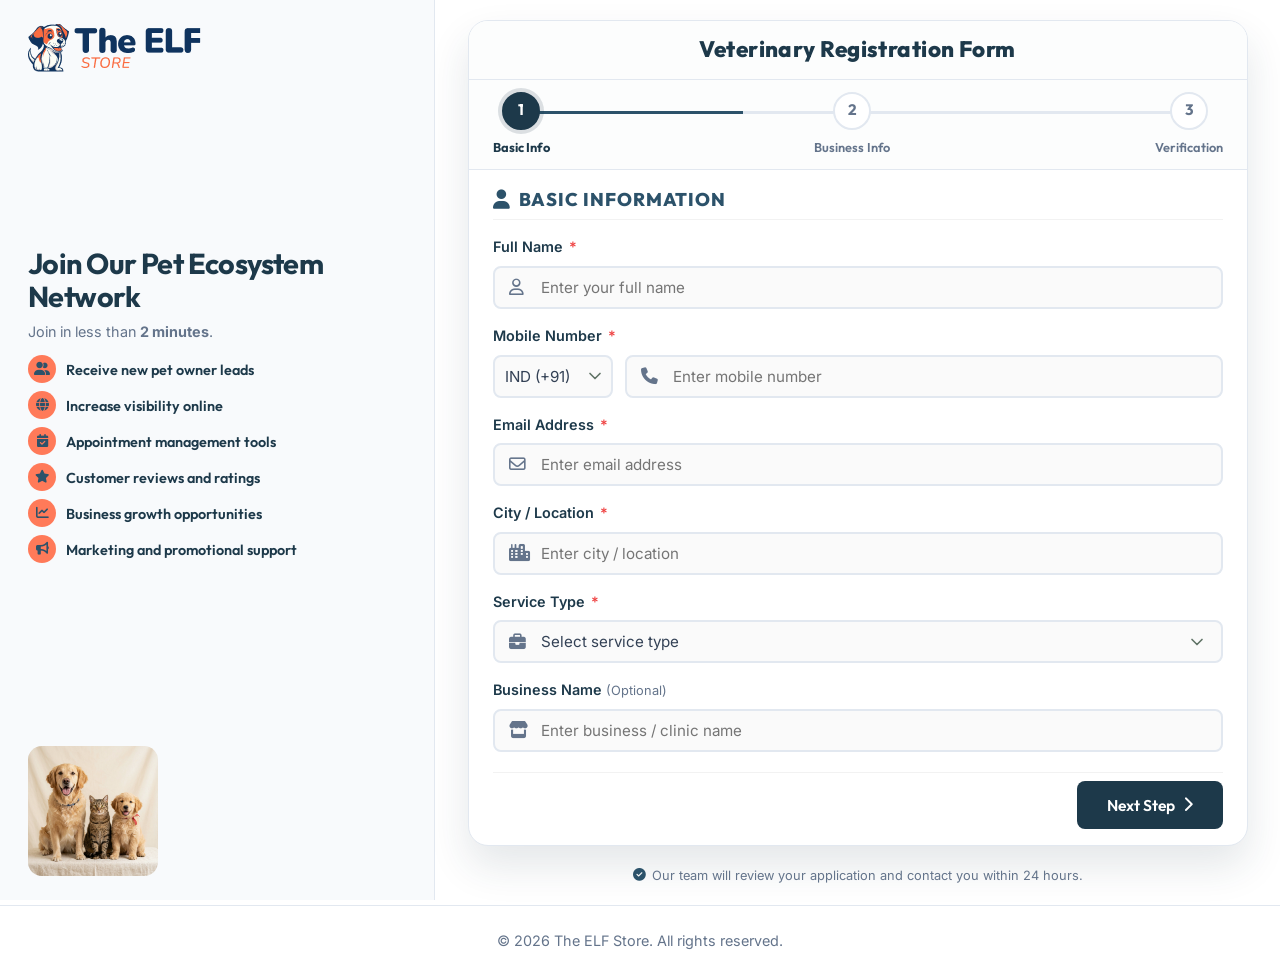
==== index.html @ 5105f6d4 "verify onboarding recommendations, optimize form spacing, adjust layout sizes, and blend sidebar ima" ====
<!DOCTYPE html>
<html lang="en">
<head>
    <meta charset="UTF-8">
    <meta name="viewport" content="width=device-width, initial-scale=1.0">
    <title>Provider Onboarding Optimization Recommendation | The ELF Store</title>
    <meta name="description" content="Register as a veterinary professional to join India's growing veterinary network and connect with pet owners, clinics, and hospitals.">
    <!-- Google Fonts -->
    <link rel="preconnect" href="https://fonts.googleapis.com">
    <link rel="preconnect" href="https://fonts.gstatic.com" crossorigin>
    <link href="https://fonts.googleapis.com/css2?family=Inter:wght@400;500;600;700&family=Outfit:wght@400;500;600;700;800&display=swap" rel="stylesheet">
    <!-- FontAwesome for Icons -->
    <link rel="stylesheet" href="https://cdnjs.cloudflare.com/ajax/libs/font-awesome/6.4.0/css/all.min.css">
    <!-- Main Stylesheet -->
    <link rel="stylesheet" href="style.css">
</head>
<body>
    <!-- Main Split Screen Container -->
    <main class="split-container">
        <!-- Left Side: Value Proposition Banner -->
        <section class="value-prop-sidebar">
            <div class="brand-logo-container">
                <a href="#" class="logo-link">
                    <img src="assets/logo.png" alt="The ELF Store" class="brand-logo" id="logoImg" onerror="this.src='https://placehold.co/180x50/1d394a/ffffff?text=The+ELF+Store';">
                </a>
            </div>
            
            <div class="value-prop-content">
                <h1>Join Our Pet Ecosystem Network</h1>
                <p class="subtitle-text">Join in less than <strong>2 minutes</strong>.</p>
                
                <ul class="benefits-list">
                    <li>
                        <span class="benefit-icon-circle"><i class="fa-solid fa-user-group"></i></span>
                        <div class="benefit-detail">
                            <span class="benefit-title">Receive new pet owner leads</span>
                        </div>
                    </li>
                    <li>
                        <span class="benefit-icon-circle"><i class="fa-solid fa-globe"></i></span>
                        <div class="benefit-detail">
                            <span class="benefit-title">Increase visibility online</span>
                        </div>
                    </li>
                    <li>
                        <span class="benefit-icon-circle"><i class="fa-solid fa-calendar-check"></i></span>
                        <div class="benefit-detail">
                            <span class="benefit-title">Appointment management tools</span>
                        </div>
                    </li>
                    <li>
                        <span class="benefit-icon-circle"><i class="fa-solid fa-star"></i></span>
                        <div class="benefit-detail">
                            <span class="benefit-title">Customer reviews and ratings</span>
                        </div>
                    </li>
                    <li>
                        <span class="benefit-icon-circle"><i class="fa-solid fa-chart-line"></i></span>
                        <div class="benefit-detail">
                            <span class="benefit-title">Business growth opportunities</span>
                        </div>
                    </li>
                    <li>
                        <span class="benefit-icon-circle"><i class="fa-solid fa-bullhorn"></i></span>
                        <div class="benefit-detail">
                            <span class="benefit-title">Marketing and promotional support</span>
                        </div>
                    </li>
                </ul>
            </div>
            
            <div class="pets-illustration-container">
                <img src="assets/pets.png" alt="Happy pets" class="pets-illustration-image">
            </div>
        </section>

        <!-- Right Side: Form Wizard -->
        <section class="form-content-area" id="registration-section">
            <div class="form-container-box">
                <!-- Form Header Title -->
                <div class="form-header-title">
                    <h2>Veterinary Registration Form</h2>
                </div>
                
                <!-- Step Progress Indicator -->
                <div class="step-indicator">
                    <div class="step-progress-bar">
                        <div class="step-progress-fill" id="progressFill"></div>
                    </div>
                    <div class="step-node active" data-step="1">
                        <div class="node-circle">1</div>
                        <span class="node-label">Basic Info</span>
                    </div>
                    <div class="step-node" data-step="2">
                        <div class="node-circle">2</div>
                        <span class="node-label">Business Info</span>
                    </div>
                    <div class="step-node" data-step="3">
                        <div class="node-circle">3</div>
                        <span class="node-label">Verification</span>
                    </div>
                </div>

                <!-- Registration Form -->
                <form id="vetRegistrationForm" novalidate>
                    <!-- STEP 1: Basic Information -->
                    <div class="form-step-panel active" id="step1">
                        <h3 class="panel-title"><i class="fa-solid fa-user panel-icon"></i> BASIC INFORMATION</h3>
                        
                        <div class="form-group">
                            <label for="fullName">Full Name <span class="required">*</span></label>
                            <div class="input-wrapper">
                                <i class="fa-regular fa-user input-icon"></i>
                                <input type="text" id="fullName" name="fullName" placeholder="Enter your full name" required>
                            </div>
                            <span class="error-message" id="fullNameError">Full Name is required</span>
                        </div>

                        <div class="form-group">
                            <label for="mobileNumber">Mobile Number <span class="required">*</span></label>
                            <div class="phone-input-group">
                                <div class="select-wrapper country-code-wrapper">
                                    <select id="countryCode" name="countryCode" required>
                                        <option value="+91" selected>IND (+91)</option>
                                        <option value="+1">USA (+1)</option>
                                        <option value="+44">GBR (+44)</option>
                                        <option value="+971">ARE (+971)</option>
                                        <option value="+65">SGP (+65)</option>
                                    </select>
                                </div>
                                <div class="input-wrapper phone-number-wrapper">
                                    <i class="fa-solid fa-phone input-icon"></i>
                                    <input type="tel" id="mobileNumber" name="mobileNumber" placeholder="Enter mobile number" pattern="[0-9]{10}" required>
                                </div>
                            </div>
                            <span class="error-message" id="mobileNumberError">Enter a valid 10-digit mobile number</span>
                        </div>

                        <div class="form-group">
                            <label for="emailAddress">Email Address <span class="required">*</span></label>
                            <div class="input-wrapper">
                                <i class="fa-regular fa-envelope input-icon"></i>
                                <input type="email" id="emailAddress" name="emailAddress" placeholder="Enter email address" required>
                            </div>
                            <span class="error-message" id="emailAddressError">Enter a valid email address</span>
                        </div>

                        <div class="form-group">
                            <label for="city">City / Location <span class="required">*</span></label>
                            <div class="input-wrapper">
                                <i class="fa-solid fa-city input-icon"></i>
                                <input type="text" id="city" name="city" placeholder="Enter city / location" required>
                            </div>
                            <span class="error-message" id="cityError">City / Location is required</span>
                        </div>

                        <div class="form-group">
                            <label for="serviceType">Service Type <span class="required">*</span></label>
                            <div class="select-wrapper">
                                <i class="fa-solid fa-briefcase select-icon"></i>
                                <select id="serviceType" name="serviceType" required>
                                    <option value="" disabled selected>Select service type</option>
                                    <option value="Veterinarian">Veterinarian</option>
                                    <option value="Vet Clinic">Vet Clinic</option>
                                    <option value="Groomer">Groomer</option>
                                    <option value="Trainer">Trainer</option>
                                    <option value="Dog Walker">Dog Walker</option>
                                    <option value="Pet Sitter">Pet Sitter</option>
                                    <option value="Boarding Service">Boarding Service</option>
                                    <option value="Other">Other</option>
                                </select>
                            </div>
                            <span class="error-message" id="serviceTypeError">Please select a service type</span>
                        </div>

                        <div class="form-group">
                            <label for="businessName">Business Name <span class="helper-text">(Optional)</span></label>
                            <div class="input-wrapper">
                                <i class="fa-solid fa-store input-icon"></i>
                                <input type="text" id="businessName" name="businessName" placeholder="Enter business / clinic name">
                            </div>
                            <span class="error-message" id="businessNameError">Business Name format is incorrect</span>
                        </div>

                        <div class="panel-actions single-next">
                            <button type="button" class="btn btn-primary btn-next" data-next="2">Next Step <i class="fa-solid fa-chevron-right btn-icon-right"></i></button>
                        </div>
                    </div>

                    <!-- STEP 2: Business Information -->
                    <div class="form-step-panel" id="step2">
                        <h3 class="panel-title"><i class="fa-solid fa-building panel-icon"></i> BUSINESS INFORMATION</h3>

                        <div class="form-group">
                            <label for="experience">Years of Experience <span class="required">*</span></label>
                            <div class="select-wrapper">
                                <i class="fa-solid fa-briefcase select-icon"></i>
                                <select id="experience" name="experience" required>
                                    <option value="" disabled selected>Select experience</option>
                                    <option value="Less than 1 year">Less than 1 year</option>
                                    <option value="1–3 years">1–3 years</option>
                                    <option value="3–5 years">3–5 years</option>
                                    <option value="5+ years">5+ years</option>
                                </select>
                            </div>
                            <span class="error-message" id="experienceError">Please select your experience</span>
                        </div>

                        <div class="form-group">
                            <label for="serviceArea">Service Area <span class="helper-text">(City, Locality)</span> <span class="required">*</span></label>
                            <div class="input-wrapper">
                                <i class="fa-solid fa-map-location-dot input-icon"></i>
                                <input type="text" id="serviceArea" name="serviceArea" placeholder="Enter city or locality you serve" required>
                            </div>
                            <span class="error-message" id="serviceAreaError">Service Area is required</span>
                        </div>

                        <div class="form-group">
                            <label for="whatsappNumber">WhatsApp Number <span class="required">*</span></label>
                            <div class="input-wrapper">
                                <i class="fa-brands fa-whatsapp input-icon"></i>
                                <input type="tel" id="whatsappNumber" name="whatsappNumber" placeholder="Enter WhatsApp number" pattern="[0-9]{10}" required>
                            </div>
                            <span class="error-message" id="whatsappNumberError">Enter a valid 10-digit WhatsApp number</span>
                            
                            <div class="checkbox-wrapper-inline" style="margin-top: 10px;">
                                <label class="custom-checkbox">
                                    <input type="checkbox" id="sameAsMobile" name="sameAsMobile">
                                    <span class="checkmark"></span>
                                    <span class="checkbox-text font-sm">Same as Mobile Number</span>
                                </label>
                            </div>
                        </div>

                        <div class="panel-actions">
                            <button type="button" class="btn btn-outline btn-prev" data-prev="1"><i class="fa-solid fa-chevron-left btn-icon-left"></i> Back</button>
                            <button type="button" class="btn btn-primary btn-next" data-next="3">Next Step <i class="fa-solid fa-chevron-right btn-icon-right"></i></button>
                        </div>
                    </div>

                    <!-- STEP 3: Verification & Submit -->
                    <div class="form-step-panel" id="step3">
                        <h3 class="panel-title"><i class="fa-solid fa-shield-halved panel-icon"></i> VERIFICATION (OPTIONAL)</h3>
                        
                        <div class="form-group">
                            <label>Profile Photo <span class="helper-text">(Optional)</span></label>
                            <div class="upload-zone" id="photoUploadZone">
                                <input type="file" id="photoFile" name="photoFile" accept=".jpg,.jpeg,.png" class="file-input-hidden">
                                <div class="upload-zone-content">
                                    <i class="fa-solid fa-cloud-arrow-up upload-icon"></i>
                                    <p class="upload-text">Choose file, or drag & drop here</p>
                                    <p class="upload-limits">Accepted: JPG, PNG | Max: 5 MB</p>
                                </div>
                                <div class="file-preview-container" id="photoPreview"></div>
                            </div>
                            <span class="error-message" id="photoFileError">Please select a valid image file (Max 5MB)</span>
                        </div>

                        <div class="form-group">
                            <label>License / Certificate <span class="helper-text">(Optional)</span></label>
                            <div class="upload-zone" id="licenseUploadZone">
                                <input type="file" id="licenseFile" name="licenseFile" accept=".jpg,.jpeg,.png,.pdf" class="file-input-hidden">
                                <div class="upload-zone-content">
                                    <i class="fa-solid fa-cloud-arrow-up upload-icon"></i>
                                    <p class="upload-text">Choose file, or drag & drop here</p>
                                    <p class="upload-limits">Accepted: JPG, PNG, PDF | Max: 5 MB</p>
                                </div>
                                <div class="file-preview-container" id="licensePreview"></div>
                            </div>
                            <span class="error-message" id="licenseFileError">Please select a valid certificate (Max 5MB)</span>
                        </div>

                        <div class="form-group terms-group">
                            <label class="custom-checkbox align-items-start">
                                <input type="checkbox" id="termsAgree" name="termsAgree" required>
                                <span class="checkmark" style="margin-top: 3px;"></span>
                                <span class="checkbox-text font-sm">I agree to the <a href="#" class="inline-link" target="_blank">Terms & Conditions</a> *</span>
                            </label>
                            <span class="error-message" id="termsAgreeError">You must agree to the Terms & Conditions to proceed</span>
                        </div>

                        <div class="panel-actions">
                            <button type="button" class="btn btn-outline btn-prev" data-prev="2"><i class="fa-solid fa-chevron-left btn-icon-left"></i> Back</button>
                            <button type="submit" class="btn btn-accent" id="submitFormBtn">
                                <i class="fa-solid fa-paw btn-icon-left"></i> Join the Pet Ecosystem
                            </button>
                        </div>
                    </div>
                </form>

                <!-- Success Screen -->
                <div class="success-screen" id="successScreen">
                    <div class="success-icon-wrapper">
                        <div class="success-ring"></div>
                        <i class="fa-solid fa-check success-check-icon"></i>
                    </div>
                    
                    <h2>Registration Successful! 🎉</h2>
                    <p class="success-msg">Thank you for joining our Pet Ecosystem.<br>Our team will review your application and contact you within 24 hours.</p>
                    
                    <div class="receipt-card">
                        <div class="receipt-header">
                            <span class="receipt-badge"><i class="fa-solid fa-hourglass-half"></i> Verification Pending</span>
                            <span class="receipt-id" id="summaryRegId">ID: VSP-2026-8802</span>
                        </div>
                        <div class="receipt-divider"></div>
                        <div class="receipt-body">
                            <div class="receipt-row">
                                <span class="receipt-label">Provider Name</span>
                                <span class="receipt-value" id="summaryName">Dr. John Doe</span>
                            </div>
                            <div class="receipt-row">
                                <span class="receipt-label">Service Type</span>
                                <span class="receipt-value" id="summaryService">Veterinarian</span>
                            </div>
                            <div class="receipt-row">
                                <span class="receipt-label">Location (City)</span>
                                <span class="receipt-value" id="summaryLocation">Bengaluru</span>
                            </div>
                            <div class="receipt-row">
                                <span class="receipt-label">Service Area</span>
                                <span class="receipt-value" id="summaryArea">Koramangala, Indiranagar</span>
                            </div>
                            <div class="receipt-row">
                                <span class="receipt-label">Experience</span>
                                <span class="receipt-value" id="summaryExperience">5+ years</span>
                            </div>
                            <div class="receipt-row">
                                <span class="receipt-label">WhatsApp Number</span>
                                <span class="receipt-value" id="summaryWhatsApp">+91 9876543210</span>
                            </div>
                        </div>
                    </div>

                    <div class="success-actions">
                        <button type="button" class="btn btn-primary" id="btnRegisterNew">Register Another Account</button>
                        <a href="#" class="btn btn-outline">Go to Dashboard</a>
                    </div>
                </div>
            </div>
            
            <div class="form-review-subtext" id="reviewSubtext">
                <i class="fa-solid fa-circle-check"></i> Our team will review your application and contact you within 24 hours.
            </div>
        </section>
    </main>

    <!-- Footer -->
    <footer class="app-footer">
        <div class="container footer-container">

            <div class="footer-copy">
                <p>&copy; 2026 The ELF Store. All rights reserved.</p>
            </div>
        </div>
    </footer>

    <!-- Main JS Application -->
    <script src="app.js"></script>
</body>
</html>
---- style.css ----
/* Premium Forest Green CSS Design System for DigiMabble Pet Ecosystem */

:root {
    --primary: #1D394A;        /* Deep Navy Blue */
    --primary-light: #2C526A;  /* Lighter Navy for secondary elements */
    --primary-hover: #142834;  /* Darker Navy for hover */
    --accent: #FF7A59;         /* Orange Accent from Logo */
    --accent-hover: #E56747;   /* Darker Orange for Hover */
    --accent-light: #FFF0EB;   /* Very Light Orange Accent */
    --background: #F8FAFC;     /* Soft blue-grey off-white background */
    --card-bg: #FFFFFF;
    --text-color: #334155;     /* Slate dark text */
    --text-muted: #64748B;     /* Slate gray muted text */
    --border-color: #E2E8F0;   /* Light border */
    --border-focus: #1D394A;
    --success: #10B981;        /* Success Green */
    --error: #EF4444;          /* Error Red */
    --white: #FFFFFF;
    
    --shadow-sm: 0 1px 3px rgba(29, 57, 74, 0.05);
    --shadow-md: 0 4px 12px rgba(29, 57, 74, 0.06);
    --shadow-lg: 0 10px 25px rgba(29, 57, 74, 0.08);
    --shadow-xl: 0 20px 40px rgba(29, 57, 74, 0.12);
    
    --radius-sm: 8px;
    --radius-md: 14px;
    --radius-lg: 20px;
    --transition: all 0.3s cubic-bezier(0.4, 0, 0.2, 1);
}

/* Base Reset */
* {
    margin: 0;
    padding: 0;
    box-sizing: border-box;
}

html {
    scroll-behavior: smooth;
    font-size: 16px;
}

body {
    font-family: 'Inter', sans-serif;
    background-color: var(--white);
    color: var(--text-color);
    line-height: 1.5;
    -webkit-font-smoothing: antialiased;
    overflow-x: hidden;
}

h1, h2, h3, h4, h5, h6 {
    font-family: 'Outfit', sans-serif;
    color: var(--primary);
    font-weight: 700;
}

/* Core Buttons */
.btn {
    display: inline-flex;
    align-items: center;
    justify-content: center;
    font-family: 'Outfit', sans-serif;
    font-weight: 600;
    padding: 12px 28px;
    border-radius: var(--radius-sm);
    border: 2px solid transparent;
    cursor: pointer;
    transition: var(--transition);
    text-decoration: none;
    font-size: 0.975rem;
    outline: none;
}

.btn-primary {
    background-color: var(--primary);
    color: var(--white);
}

.btn-primary:hover {
    background-color: var(--primary-hover);
    transform: translateY(-2px);
    box-shadow: 0 6px 16px rgba(29, 57, 74, 0.2);
}

.btn-outline {
    background-color: transparent;
    border-color: var(--primary);
    color: var(--primary);
}

.btn-outline:hover {
    background-color: var(--primary);
    color: var(--white);
    transform: translateY(-1px);
}

.btn-accent {
    background-color: var(--accent);
    color: var(--white);
    font-size: 1.05rem;
    border-radius: var(--radius-md);
    box-shadow: 0 4px 12px rgba(255, 122, 89, 0.2);
}

.btn-accent:hover {
    background-color: var(--accent-hover);
    transform: translateY(-2px);
    box-shadow: 0 8px 20px rgba(255, 122, 89, 0.35);
}

.btn-lg {
    padding: 15px 36px;
    width: 100%;
}

.btn-icon-left {
    margin-right: 8px;
}

.btn-icon-right {
    margin-left: 8px;
}

.required {
    color: var(--error);
    margin-left: 2px;
}

.font-sm {
    font-size: 0.875rem;
}

/* Split-Screen Layout styling */
.split-container {
    display: flex;
    min-height: 100vh;
    width: 100%;
}

/* Left value proposition sidebar */
.value-prop-sidebar {
    width: 34%;
    background-color: var(--background);
    padding: 24px 28px;
    display: flex;
    flex-direction: column;
    justify-content: space-between;
    border-right: 1px solid var(--border-color);
    position: sticky;
    top: 0;
    height: 100vh;
    overflow: hidden;
    align-self: flex-start;
}

.brand-logo-container,
.value-prop-content,
.pets-illustration-container {
    max-width: 500px;
    width: 100%;
    margin-left: 0;
    margin-right: auto;
}

.brand-logo-container {
    margin-bottom: 12px;
}

.brand-logo {
    height: 48px;
    width: auto;
    object-fit: contain;
    display: block;
}

.value-prop-content {
    margin: auto 0;
    padding: 5px 0;
}

.value-prop-content h1 {
    font-size: 1.8rem;
    line-height: 1.15;
    margin-bottom: 8px;
    letter-spacing: -0.02em;
}

.subtitle-text {
    font-size: 0.9rem;
    color: var(--text-muted);
    margin-bottom: 12px;
}

.benefits-list {
    list-style: none;
    display: flex;
    flex-direction: column;
    gap: 8px;
}

.benefits-list li {
    display: flex;
    align-items: center;
    gap: 10px;
}

.benefit-icon-circle {
    width: 28px;
    height: 28px;
    background-color: var(--accent);
    color: var(--primary-light);
    border-radius: 50%;
    display: flex;
    align-items: center;
    justify-content: center;
    font-size: 0.8rem;
    flex-shrink: 0;
}

.benefit-title {
    font-family: 'Outfit', sans-serif;
    font-weight: 600;
    font-size: 0.9rem;
    color: var(--primary);
}

.pets-illustration-container {
    width: 100%;
    display: flex;
    justify-content: flex-start;
    align-items: flex-end;
    margin-top: 20px;
}

.pets-illustration-image {
    max-width: 95%;
    height: auto;
    max-height: 130px;
    object-fit: contain;
    border-radius: var(--radius-md);
    mix-blend-mode: multiply;
}

/* Right form container area */
.form-content-area {
    width: 66%;
    background-color: var(--white);
    padding: 20px 16px;
    display: flex;
    flex-direction: column;
    justify-content: center;
    align-items: center;
}

.form-container-box {
    background-color: var(--white);
    border-radius: var(--radius-lg);
    box-shadow: var(--shadow-xl);
    width: 100%;
    max-width: 780px;
    overflow: hidden;
    border: 1px solid var(--border-color);
}

/* Form Header Title */
.form-header-title {
    padding: 12px 24px;
    background-color: #FCFDFD;
    text-align: center;
    border-bottom: 1px solid var(--border-color);
    transition: var(--transition);
}

.form-header-title h2 {
    color: var(--primary);
    font-size: 1.4rem;
    font-weight: 800;
    margin: 0;
    font-family: 'Outfit', sans-serif;
    letter-spacing: 0.02em;
}

/* Step indicator header */
.step-indicator {
    display: flex;
    justify-content: space-between;
    position: relative;
    padding: 12px 24px;
    background-color: #FCFDFD;
    border-bottom: 1px solid var(--border-color);
    transition: var(--transition);
}

.step-progress-bar {
    position: absolute;
    top: 31px;
    left: 44px;
    right: 44px;
    height: 3px;
    background-color: #E2E8F0;
    z-index: 1;
}

.step-progress-fill {
    width: 33.33%;
    height: 100%;
    background-color: var(--primary-light);
    transition: var(--transition);
}

.step-node {
    display: flex;
    flex-direction: column;
    align-items: center;
    z-index: 2;
    position: relative;
}

.node-circle {
    width: 38px;
    height: 38px;
    border-radius: 50%;
    background-color: var(--white);
    border: 2px solid var(--border-color);
    color: var(--text-muted);
    display: flex;
    align-items: center;
    justify-content: center;
    font-weight: 700;
    font-family: 'Outfit', sans-serif;
    font-size: 0.95rem;
    transition: var(--transition);
}

.node-label {
    margin-top: 8px;
    font-size: 0.8rem;
    font-weight: 600;
    color: var(--text-muted);
    font-family: 'Outfit', sans-serif;
    transition: var(--transition);
}

.step-node.active .node-circle {
    border-color: var(--primary);
    background-color: var(--primary);
    color: var(--white);
    box-shadow: 0 0 0 4px rgba(29, 57, 74, 0.15);
}

.step-node.active .node-label {
    color: var(--primary);
    font-weight: 700;
}

.step-node.completed .node-circle {
    border-color: var(--primary-light);
    background-color: var(--white);
    color: var(--primary-light);
}

.step-node.completed .node-label {
    color: var(--primary-light);
}

/* Wizard Form Panels */
.form-step-panel {
    display: none;
    padding: 16px 24px;
    animation: slideUpFade 0.4s ease-out;
}

.form-step-panel.active {
    display: block;
}

@keyframes slideUpFade {
    from {
        opacity: 0;
        transform: translateY(15px);
    }
    to {
        opacity: 1;
        transform: translateY(0);
    }
}

.panel-title {
    font-size: 1.15rem;
    margin-bottom: 16px;
    display: flex;
    align-items: center;
    gap: 8px;
    color: var(--primary-light);
    letter-spacing: 0.05em;
    font-weight: 800;
    border-bottom: 1px solid rgba(0, 0, 0, 0.05);
    padding-bottom: 6px;
}

.panel-icon {
    font-size: 1.2rem;
}

/* Input Fields styling */
.form-group {
    margin-bottom: 16px;
    position: relative;
}

label {
    display: block;
    font-size: 0.9rem;
    font-weight: 600;
    margin-bottom: 8px;
    color: var(--primary);
}

.helper-text {
    font-size: 0.8rem;
    color: var(--text-muted);
    font-weight: 400;
}

.input-wrapper, .select-wrapper {
    position: relative;
    display: flex;
    align-items: center;
    width: 100%;
}

.input-wrapper input, .select-wrapper select {
    width: 100%;
    padding: 10px 16px 10px 46px;
    border: 2px solid var(--border-color);
    border-radius: var(--radius-sm);
    font-family: 'Inter', sans-serif;
    font-size: 0.95rem;
    color: var(--text-color);
    outline: none;
    transition: var(--transition);
    background-color: #FAFAFA;
}

.select-wrapper select {
    appearance: none;
    cursor: pointer;
    background-image: url("data:image/svg+xml,%3Csvg xmlns='http://www.w3.org/2000/svg' fill='none' viewBox='0 0 24 24' stroke='%23607366' stroke-width='2.5'%3E%3Cpath stroke-linecap='round' stroke-linejoin='round' d='M19.5 8.25l-7.5 7.5-7.5-7.5'/%3E%3C/svg%3E");
    background-repeat: no-repeat;
    background-position: right 16px center;
    background-size: 16px;
    padding-right: 48px;
}

.input-icon, .select-icon {
    position: absolute;
    left: 16px;
    color: var(--text-muted);
    font-size: 1.05rem;
    pointer-events: none;
    transition: var(--transition);
}

/* Focus and validation states */
.input-wrapper input:focus, .select-wrapper select:focus {
    border-color: var(--border-focus);
    background-color: var(--white);
    box-shadow: 0 0 0 4px rgba(29, 57, 74, 0.1);
}

.input-wrapper input:focus+.input-icon, .select-wrapper select:focus+.select-icon {
    color: var(--primary-light);
}

.form-group.success-state input, .form-group.success-state select {
    border-color: var(--success);
    background-color: #F0FDF4;
}

.form-group.error-state input, .form-group.error-state select {
    border-color: var(--error);
    background-color: #FFF5F5;
}

.error-message {
    display: none;
    color: var(--error);
    font-size: 0.8rem;
    font-weight: 500;
    margin-top: 6px;
    animation: fadeIn 0.25s ease;
}

.form-group.error-state .error-message {
    display: block;
}

@keyframes fadeIn {
    from { opacity: 0; }
    to { opacity: 1; }
}

/* Phone details layout */
.phone-input-group {
    display: flex;
    gap: 12px;
}

.country-code-wrapper {
    flex: 0 0 120px;
}

.phone-input-group .country-code-wrapper select {
    padding-left: 10px;
    padding-right: 24px;
    background-position: right 8px center;
}

.phone-number-wrapper {
    flex: 1;
}

/* Checkbox and switch overrides */
.custom-checkbox {
    display: inline-flex;
    align-items: flex-start;
    position: relative;
    cursor: pointer;
    user-select: none;
    padding: 4px 0;
}

.custom-checkbox input {
    position: absolute;
    opacity: 0;
    cursor: pointer;
    height: 0;
    width: 0;
}

.checkmark {
    position: relative;
    display: inline-block;
    height: 18px;
    width: 18px;
    background-color: #F1F5F9;
    border: 2px solid var(--border-color);
    border-radius: 4px;
    margin-right: 10px;
    flex-shrink: 0;
    transition: var(--transition);
}

.custom-checkbox:hover input~.checkmark {
    background-color: #E2E8F0;
    border-color: var(--text-muted);
}

.custom-checkbox input:checked~.checkmark {
    background-color: var(--primary-light);
    border-color: var(--primary-light);
}

.checkmark:after {
    content: "";
    position: absolute;
    display: none;
}

.custom-checkbox input:checked~.checkmark:after {
    display: block;
}

.custom-checkbox .checkmark:after {
    left: 5px;
    top: 1px;
    width: 4px;
    height: 9px;
    border: solid var(--white);
    border-width: 0 2px 2px 0;
    transform: rotate(45deg);
}

.checkbox-text {
    color: var(--text-color);
    font-weight: 500;
}

.custom-checkbox input:checked~.checkbox-text {
    color: var(--primary);
    font-weight: 600;
}

.terms-group {
    background-color: var(--background);
    padding: 14px 18px;
    border-radius: var(--radius-sm);
    border: 1px dashed var(--border-color);
}

.inline-link {
    color: var(--primary-light);
    text-decoration: underline;
    font-weight: 600;
}

.inline-link:hover {
    color: var(--primary-hover);
}

/* File Upload drag and drop box */
.upload-zone {
    border: 2px dashed var(--border-color);
    background-color: var(--background);
    border-radius: var(--radius-md);
    padding: 24px;
    text-align: center;
    cursor: pointer;
    transition: var(--transition);
    position: relative;
}

.upload-zone:hover, .upload-zone.dragover {
    border-color: var(--primary-light);
    background-color: rgba(56, 142, 60, 0.02);
}

.file-input-hidden {
    position: absolute;
    width: 100%;
    height: 100%;
    top: 0;
    left: 0;
    opacity: 0;
    cursor: pointer;
    z-index: 10;
}

.upload-icon {
    font-size: 2rem;
    color: var(--primary-light);
    margin-bottom: 8px;
    transition: var(--transition);
}

.upload-zone:hover .upload-icon {
    transform: translateY(-3px);
}

.upload-text {
    font-weight: 600;
    font-size: 0.9rem;
    color: var(--text-color);
    margin-bottom: 4px;
}

.upload-limits {
    font-size: 0.75rem;
    color: var(--text-muted);
}

/* File Preview box */
.file-preview-container {
    display: none;
    margin-top: 12px;
    padding: 10px 14px;
    background-color: var(--white);
    border-radius: var(--radius-sm);
    border: 1px solid var(--border-color);
    text-align: left;
    position: relative;
    z-index: 15;
}

.preview-content {
    display: flex;
    align-items: center;
    gap: 12px;
}

.preview-thumb {
    width: 40px;
    height: 40px;
    border-radius: 4px;
    object-fit: cover;
    border: 1px solid #E2E8F0;
    display: flex;
    align-items: center;
    justify-content: center;
    background-color: var(--background);
    color: var(--primary);
    font-size: 1.3rem;
}

.preview-details {
    flex: 1;
    overflow: hidden;
}

.preview-name {
    font-size: 0.8rem;
    font-weight: 600;
    color: var(--text-color);
    white-space: nowrap;
    overflow: hidden;
    text-overflow: ellipsis;
}

.preview-size {
    font-size: 0.7rem;
    color: var(--text-muted);
}

.btn-remove-file {
    background: transparent;
    border: none;
    color: var(--text-muted);
    cursor: pointer;
    font-size: 1.05rem;
    padding: 4px;
    border-radius: 50%;
    display: flex;
    align-items: center;
    justify-content: center;
    transition: var(--transition);
}

.btn-remove-file:hover {
    color: var(--error);
    background-color: #FEE2E2;
}

/* Actions Panel */
.panel-actions {
    display: flex;
    justify-content: space-between;
    gap: 16px;
    margin-top: 20px;
    padding-top: 8px;
    border-top: 1px solid rgba(0, 0, 0, 0.05);
}

.single-next {
    display: flex;
    justify-content: flex-end;
}

/* Success details design */
.success-screen {
    display: none;
    padding: 50px 30px;
    text-align: center;
    animation: scaleIn 0.5s cubic-bezier(0.34, 1.56, 0.64, 1);
}

@keyframes scaleIn {
    from {
        opacity: 0;
        transform: scale(0.95);
    }
    to {
        opacity: 1;
        transform: scale(1);
    }
}

.success-icon-wrapper {
    position: relative;
    width: 76px;
    height: 76px;
    margin: 0 auto 24px;
    display: flex;
    align-items: center;
    justify-content: center;
}

.success-ring {
    position: absolute;
    width: 100%;
    height: 100%;
    border-radius: 50%;
    background-color: var(--accent-light);
    animation: pulseGlow 2s infinite;
}

@keyframes pulseGlow {
    0% { transform: scale(1); opacity: 1; }
    50% { transform: scale(1.15); opacity: 0.6; }
    100% { transform: scale(1); opacity: 1; }
}

.success-check-icon {
    font-size: 2.1rem;
    color: var(--primary-light);
    z-index: 2;
}

.success-screen h2 {
    font-size: 2rem;
    margin-bottom: 8px;
}

.success-msg {
    color: var(--text-muted);
    font-size: 0.95rem;
    margin-bottom: 30px;
}

/* Summary receipt ticket */
.receipt-card {
    background-color: var(--background);
    border: 1px solid var(--border-color);
    border-radius: var(--radius-md);
    max-width: 440px;
    margin: 0 auto 30px;
    box-shadow: var(--shadow-sm);
    text-align: left;
    position: relative;
    overflow: hidden;
}

.receipt-card::before, .receipt-card::after {
    content: '';
    position: absolute;
    width: 18px;
    height: 18px;
    background-color: var(--white);
    border-radius: 50%;
    top: 45px;
    z-index: 10;
}

.receipt-card::before {
    left: -9px;
    border-right: 1px solid var(--border-color);
}

.receipt-card::after {
    right: -9px;
    border-left: 1px solid var(--border-color);
}

.receipt-header {
    padding: 16px 20px;
    display: flex;
    justify-content: space-between;
    align-items: center;
    background-color: rgba(0, 0, 0, 0.02);
}

.receipt-badge {
    background-color: #FFF9DB;
    color: #F59F00;
    padding: 4px 10px;
    border-radius: 50px;
    font-size: 0.7rem;
    font-weight: 700;
    display: inline-flex;
    align-items: center;
    gap: 6px;
}

.receipt-id {
    font-family: 'Outfit', sans-serif;
    font-size: 0.8rem;
    font-weight: 700;
    color: var(--primary);
}

.receipt-divider {
    border-bottom: 2px dashed var(--border-color);
    margin: 0 8px;
}

.receipt-body {
    padding: 20px;
}

.receipt-row {
    display: flex;
    justify-content: space-between;
    margin-bottom: 10px;
}

.receipt-row:last-child {
    margin-bottom: 0;
}

.receipt-label {
    font-size: 0.8rem;
    color: var(--text-muted);
    font-weight: 500;
}

.receipt-value {
    font-size: 0.85rem;
    color: var(--primary);
    font-weight: 600;
    text-align: right;
    max-width: 65%;
    word-break: break-word;
}

.success-actions {
    display: flex;
    gap: 14px;
    justify-content: center;
}

.form-review-subtext {
    margin-top: 20px;
    font-size: 0.8rem;
    color: var(--text-muted);
    display: flex;
    align-items: center;
    gap: 6px;
    transition: var(--transition);
}

.form-review-subtext i {
    color: var(--primary-light);
}

/* Footer styling */
.app-footer {
    background-color: var(--white);
    color: var(--text-muted);
    padding: 24px 0;
    font-size: 0.9rem;
    border-top: 1px solid var(--border-color);
    text-align: center;
    width: 100%;
}

.footer-container {
    display: flex;
    justify-content: center;
    align-items: center;
    width: 100%;
}

.footer-copy {
    width: 100%;
    text-align: center;
}

/* Responsiveness adjustments */
/* Responsiveness adjustments for Desktop, Tablet, and Mobile views */

@media (max-width: 1200px) {
    .value-prop-sidebar {
        padding: 20px 18px;
        width: 36%;
    }
    .form-content-area {
        padding: 40px 30px;
        width: 64%;
    }
    .value-prop-content h1 {
        font-size: 1.6rem;
    }
}

/* Tablet View: Stacks columns vertically, makes benefits 2 columns to save height */
@media (max-width: 992px) {
    .split-container {
        flex-direction: column;
    }
    
    .value-prop-sidebar {
        width: 100%;
        height: auto;
        position: relative;
        padding: 40px 32px;
        border-right: none;
        border-bottom: 1px solid var(--border-color);
        overflow-y: visible;
        align-self: stretch;
    }
    
    .value-prop-content,
    .pets-illustration-container {
        margin-left: auto;
        margin-right: auto;
    }
    
    .form-content-area {
        width: 100%;
        padding: 40px 32px;
    }
    
    .value-prop-content {
        margin: 10px 0;
        padding: 10px 0;
    }
    
    .value-prop-content h1 {
        font-size: 2.2rem;
        text-align: center;
    }
    
    .subtitle-text {
        text-align: center;
        margin-bottom: 24px;
    }

    .brand-logo-container {
        display: flex;
        justify-content: flex-start;
        margin-bottom: 20px;
        margin-left: 0;
        margin-right: auto;
    }
    
    .benefits-list {
        display: grid;
        grid-template-columns: 1fr 1fr;
        gap: 16px;
        max-width: 800px;
        margin: 0 auto;
    }

    .benefits-list li {
        border-bottom: none;
        padding-bottom: 0;
    }
    
    .pets-illustration-container {
        display: none; /* Hide pets photo on tablet/mobile to save space */
    }

    .form-container-box {
        margin: 0 auto;
    }
}

/* Landscape Phones & Small Tablets */
@media (max-width: 768px) {
    .benefits-list {
        grid-template-columns: 1fr;
        gap: 12px;
        max-width: 500px;
    }
    .value-prop-content h1 {
        font-size: 1.85rem;
    }
}

/* Mobile View: Single column layout, full-width inputs, responsive buttons */
@media (max-width: 580px) {
    .value-prop-sidebar {
        padding: 30px 16px;
    }

    .form-content-area {
        padding: 30px 16px;
    }

    .form-container-box {
        border: none;
        box-shadow: none;
        border-radius: 0;
        background-color: transparent;
    }

    .step-indicator {
        padding: 20px 15px;
    }

    .step-progress-bar {
        left: 45px;
        right: 45px;
        top: 38px;
    }

    .node-circle {
        width: 32px;
        height: 32px;
        font-size: 0.85rem;
    }

    .node-label {
        font-size: 0.725rem;
        margin-top: 6px;
    }

    .form-step-panel {
        padding: 24px 16px;
    }

    .panel-title {
        font-size: 1.05rem;
        margin-bottom: 18px;
    }

    .form-group {
        margin-bottom: 18px;
    }

    .country-code-wrapper {
        flex: 0 0 110px;
    }

    .phone-input-group .country-code-wrapper select {
        padding-left: 10px;
        padding-right: 24px;
        background-position: right 8px center;
    }

    .phone-input-group {
        gap: 8px;
    }

    .input-wrapper input, .select-wrapper select {
        font-size: 0.9rem;
        padding: 10px 12px 10px 42px;
    }

    .input-icon, .select-icon {
        left: 14px;
        font-size: 0.95rem;
    }

    .btn {
        width: 100%;
        padding: 10px 20px;
        font-size: 0.925rem;
    }

    .panel-actions {
        flex-direction: column-reverse;
        gap: 10px;
        margin-top: 24px;
        padding-top: 16px;
    }

    .single-next {
        flex-direction: column;
    }

    .success-screen {
        padding: 30px 16px;
    }

    .success-screen h2 {
        font-size: 1.65rem;
    }

    .success-actions {
        flex-direction: column;
        gap: 10px;
    }

    .receipt-card::before, .receipt-card::after {
        top: 41px;
    }

    .receipt-header {
        padding: 12px 16px;
    }

    .receipt-body {
        padding: 16px;
    }
}

/* Very Small Screen Phones */
@media (max-width: 380px) {
    .node-label {
        display: none; /* Hide labels entirely to prevent overlap, show just step circles */
    }

    .step-progress-bar {
        left: 30px;
        right: 30px;
        top: 25px;
    }

    .step-indicator {
        padding: 12px 15px;
    }
}
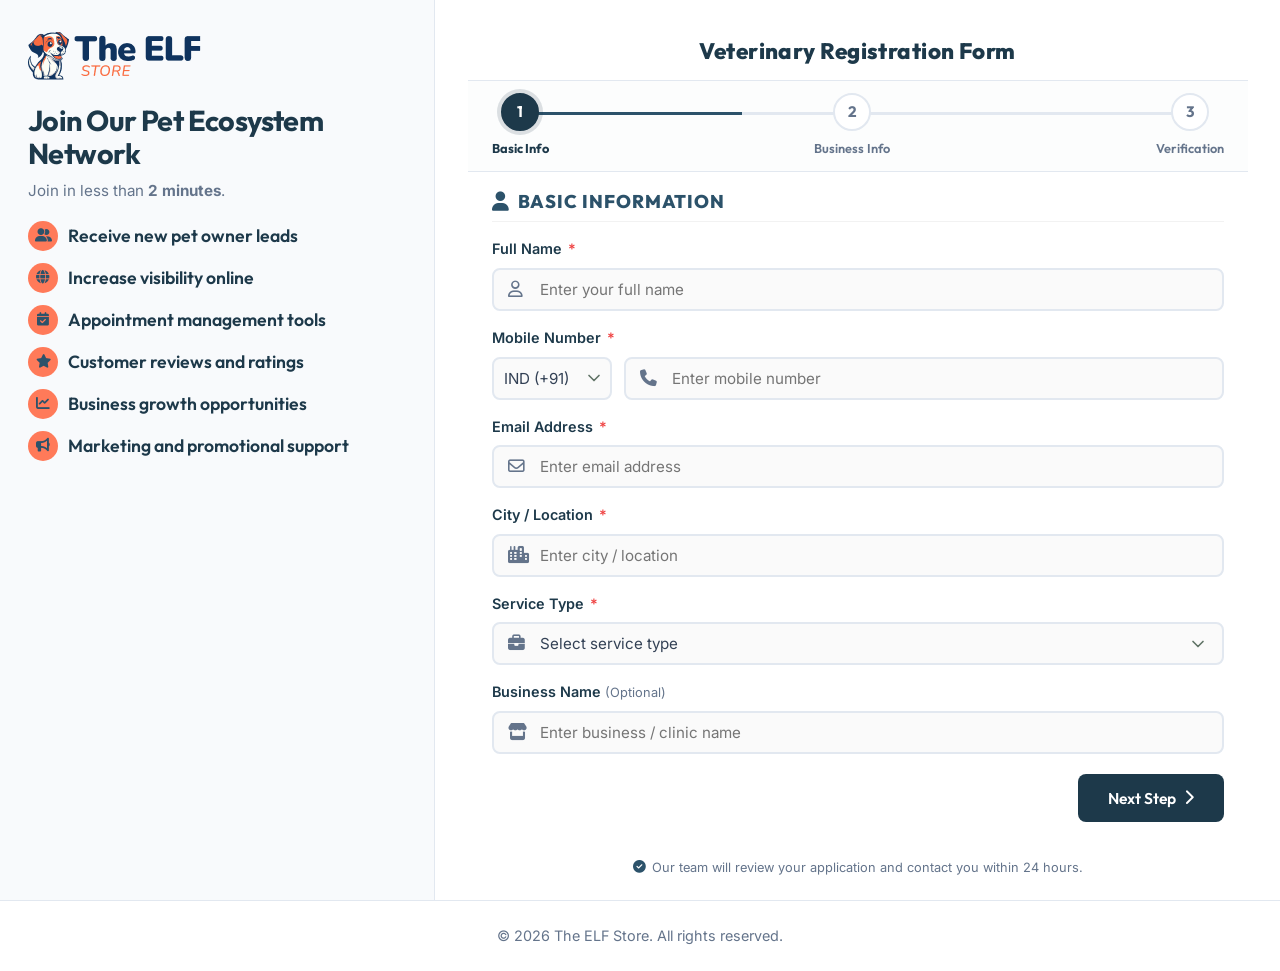
==== commit 261f4527: "verify onboarding optimization requirements, make form transparent/borderless, remove sidebar illust" ====
--- a/index.html
+++ b/index.html
@@ -69,9 +69,6 @@
                 </ul>
             </div>
             
-            <div class="pets-illustration-container">
-                <img src="assets/pets.png" alt="Happy pets" class="pets-illustration-image">
-            </div>
         </section>
 
         <!-- Right Side: Form Wizard -->
--- a/style.css
+++ b/style.css
@@ -142,10 +142,10 @@
 .value-prop-sidebar {
     width: 34%;
     background-color: var(--background);
-    padding: 24px 28px;
+    padding: 32px 28px;
     display: flex;
     flex-direction: column;
-    justify-content: space-between;
+    justify-content: flex-start;
     border-right: 1px solid var(--border-color);
     position: sticky;
     top: 0;
@@ -155,8 +155,7 @@
 }
 
 .brand-logo-container,
-.value-prop-content,
-.pets-illustration-container {
+.value-prop-content {
     max-width: 500px;
     width: 100%;
     margin-left: 0;
@@ -164,7 +163,7 @@
 }
 
 .brand-logo-container {
-    margin-bottom: 12px;
+    margin-bottom: 24px;
 }
 
 .brand-logo {
@@ -175,28 +174,28 @@
 }
 
 .value-prop-content {
-    margin: auto 0;
-    padding: 5px 0;
+    margin: 0;
+    padding: 0;
 }
 
 .value-prop-content h1 {
     font-size: 1.8rem;
     line-height: 1.15;
-    margin-bottom: 8px;
+    margin-bottom: 10px;
     letter-spacing: -0.02em;
 }
 
 .subtitle-text {
-    font-size: 0.9rem;
+    font-size: 0.95rem;
     color: var(--text-muted);
-    margin-bottom: 12px;
+    margin-bottom: 18px;
 }
 
 .benefits-list {
     list-style: none;
     display: flex;
     flex-direction: column;
-    gap: 8px;
+    gap: 12px;
 }
 
 .benefits-list li {
@@ -206,41 +205,25 @@
 }
 
 .benefit-icon-circle {
-    width: 28px;
-    height: 28px;
+    width: 30px;
+    height: 30px;
     background-color: var(--accent);
     color: var(--primary-light);
     border-radius: 50%;
     display: flex;
     align-items: center;
     justify-content: center;
-    font-size: 0.8rem;
+    font-size: 0.85rem;
     flex-shrink: 0;
 }
 
 .benefit-title {
     font-family: 'Outfit', sans-serif;
     font-weight: 600;
-    font-size: 0.9rem;
+    font-size: 1.10rem;
     color: var(--primary);
 }
 
-.pets-illustration-container {
-    width: 100%;
-    display: flex;
-    justify-content: flex-start;
-    align-items: flex-end;
-    margin-top: 20px;
-}
-
-.pets-illustration-image {
-    max-width: 95%;
-    height: auto;
-    max-height: 130px;
-    object-fit: contain;
-    border-radius: var(--radius-md);
-    mix-blend-mode: multiply;
-}
 
 /* Right form container area */
 .form-content-area {
@@ -254,19 +237,18 @@
 }
 
 .form-container-box {
-    background-color: var(--white);
+    background-color: transparent;
     border-radius: var(--radius-lg);
-    box-shadow: var(--shadow-xl);
+    box-shadow: none;
     width: 100%;
     max-width: 780px;
     overflow: hidden;
-    border: 1px solid var(--border-color);
 }
 
 /* Form Header Title */
 .form-header-title {
     padding: 12px 24px;
-    background-color: #FCFDFD;
+    background-color: transparent;
     text-align: center;
     border-bottom: 1px solid var(--border-color);
     transition: var(--transition);
@@ -737,8 +719,6 @@
     justify-content: space-between;
     gap: 16px;
     margin-top: 20px;
-    padding-top: 8px;
-    border-top: 1px solid rgba(0, 0, 0, 0.05);
 }
 
 .single-next {
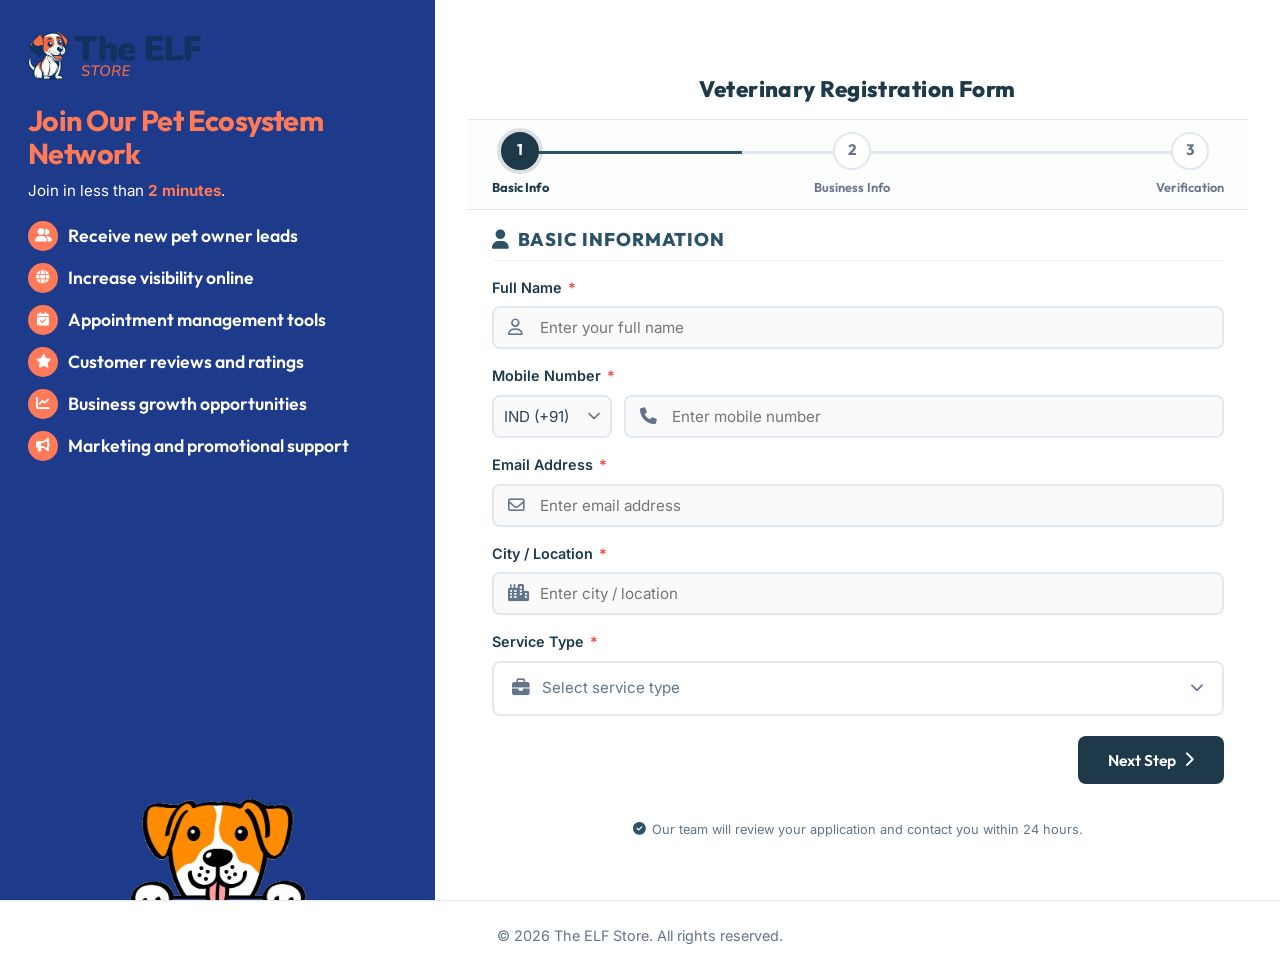
==== commit 5eabdb13: "Adjust peeking dog position to bottom of sidebar" ====
--- a/index.html
+++ b/index.html
@@ -1,19 +1,24 @@
 <!DOCTYPE html>
 <html lang="en">
+
 <head>
     <meta charset="UTF-8">
     <meta name="viewport" content="width=device-width, initial-scale=1.0">
     <title>Provider Onboarding Optimization Recommendation | The ELF Store</title>
-    <meta name="description" content="Register as a veterinary professional to join India's growing veterinary network and connect with pet owners, clinics, and hospitals.">
+    <meta name="description"
+        content="Register as a veterinary professional to join India's growing veterinary network and connect with pet owners, clinics, and hospitals.">
     <!-- Google Fonts -->
     <link rel="preconnect" href="https://fonts.googleapis.com">
     <link rel="preconnect" href="https://fonts.gstatic.com" crossorigin>
-    <link href="https://fonts.googleapis.com/css2?family=Inter:wght@400;500;600;700&family=Outfit:wght@400;500;600;700;800&display=swap" rel="stylesheet">
+    <link
+        href="https://fonts.googleapis.com/css2?family=Inter:wght@400;500;600;700&family=Outfit:wght@400;500;600;700;800&display=swap"
+        rel="stylesheet">
     <!-- FontAwesome for Icons -->
     <link rel="stylesheet" href="https://cdnjs.cloudflare.com/ajax/libs/font-awesome/6.4.0/css/all.min.css">
     <!-- Main Stylesheet -->
     <link rel="stylesheet" href="style.css">
 </head>
+
 <body>
     <!-- Main Split Screen Container -->
     <main class="split-container">
@@ -21,14 +26,15 @@
         <section class="value-prop-sidebar">
             <div class="brand-logo-container">
                 <a href="#" class="logo-link">
-                    <img src="assets/logo.png" alt="The ELF Store" class="brand-logo" id="logoImg" onerror="this.src='https://placehold.co/180x50/1d394a/ffffff?text=The+ELF+Store';">
+                    <img src="assets/logo.png" alt="The ELF Store" class="brand-logo" id="logoImg"
+                        onerror="this.src='https://placehold.co/180x50/1d394a/ffffff?text=The+ELF+Store';">
                 </a>
             </div>
-            
+
             <div class="value-prop-content">
                 <h1>Join Our Pet Ecosystem Network</h1>
                 <p class="subtitle-text">Join in less than <strong>2 minutes</strong>.</p>
-                
+
                 <ul class="benefits-list">
                     <li>
                         <span class="benefit-icon-circle"><i class="fa-solid fa-user-group"></i></span>
@@ -68,7 +74,11 @@
                     </li>
                 </ul>
             </div>
-            
+
+            <!-- Peeking dog transparent image blended in the center of left side to the end -->
+            <div class="sidebar-pets-container">
+                <img src="assets/peeking_dog_transparent.png" alt="Peeking Dog" class="sidebar-pets-image">
+            </div>
         </section>
 
         <!-- Right Side: Form Wizard -->
@@ -78,7 +88,7 @@
                 <div class="form-header-title">
                     <h2>Veterinary Registration Form</h2>
                 </div>
-                
+
                 <!-- Step Progress Indicator -->
                 <div class="step-indicator">
                     <div class="step-progress-bar">
@@ -103,12 +113,13 @@
                     <!-- STEP 1: Basic Information -->
                     <div class="form-step-panel active" id="step1">
                         <h3 class="panel-title"><i class="fa-solid fa-user panel-icon"></i> BASIC INFORMATION</h3>
-                        
+
                         <div class="form-group">
                             <label for="fullName">Full Name <span class="required">*</span></label>
                             <div class="input-wrapper">
                                 <i class="fa-regular fa-user input-icon"></i>
-                                <input type="text" id="fullName" name="fullName" placeholder="Enter your full name" required>
+                                <input type="text" id="fullName" name="fullName" placeholder="Enter your full name"
+                                    required>
                             </div>
                             <span class="error-message" id="fullNameError">Full Name is required</span>
                         </div>
@@ -127,17 +138,20 @@
                                 </div>
                                 <div class="input-wrapper phone-number-wrapper">
                                     <i class="fa-solid fa-phone input-icon"></i>
-                                    <input type="tel" id="mobileNumber" name="mobileNumber" placeholder="Enter mobile number" pattern="[0-9]{10}" required>
-                                </div>
-                            </div>
-                            <span class="error-message" id="mobileNumberError">Enter a valid 10-digit mobile number</span>
+                                    <input type="tel" id="mobileNumber" name="mobileNumber"
+                                        placeholder="Enter mobile number" pattern="[0-9]{10}" required>
+                                </div>
+                            </div>
+                            <span class="error-message" id="mobileNumberError">Enter a valid 10-digit mobile
+                                number</span>
                         </div>
 
                         <div class="form-group">
                             <label for="emailAddress">Email Address <span class="required">*</span></label>
                             <div class="input-wrapper">
                                 <i class="fa-regular fa-envelope input-icon"></i>
-                                <input type="email" id="emailAddress" name="emailAddress" placeholder="Enter email address" required>
+                                <input type="email" id="emailAddress" name="emailAddress"
+                                    placeholder="Enter email address" required>
                             </div>
                             <span class="error-message" id="emailAddressError">Enter a valid email address</span>
                         </div>
@@ -153,40 +167,96 @@
 
                         <div class="form-group">
                             <label for="serviceType">Service Type <span class="required">*</span></label>
-                            <div class="select-wrapper">
-                                <i class="fa-solid fa-briefcase select-icon"></i>
-                                <select id="serviceType" name="serviceType" required>
-                                    <option value="" disabled selected>Select service type</option>
-                                    <option value="Veterinarian">Veterinarian</option>
-                                    <option value="Vet Clinic">Vet Clinic</option>
-                                    <option value="Groomer">Groomer</option>
-                                    <option value="Trainer">Trainer</option>
-                                    <option value="Dog Walker">Dog Walker</option>
-                                    <option value="Pet Sitter">Pet Sitter</option>
-                                    <option value="Boarding Service">Boarding Service</option>
-                                    <option value="Other">Other</option>
-                                </select>
+                            <input type="hidden" id="serviceType" name="serviceType" required>
+                            <div class="multiselect-container" id="serviceTypeMultiselect">
+                                <div class="multiselect-header">
+                                    <div class="multiselect-header-left">
+                                        <i class="fa-solid fa-briefcase select-icon"></i>
+                                        <span class="multiselect-placeholder">Select service type</span>
+                                    </div>
+                                    <i class="fa-solid fa-chevron-down arrow-icon"></i>
+                                </div>
+                                <div class="multiselect-options-panel">
+                                    <label class="multiselect-option-item custom-checkbox">
+                                        <input type="checkbox" value="Veterinarian">
+                                        <span class="checkmark"></span>
+                                        <span class="checkbox-text">Veterinarian</span>
+                                    </label>
+                                    <label class="multiselect-option-item custom-checkbox">
+                                        <input type="checkbox" value="Vet Clinic">
+                                        <span class="checkmark"></span>
+                                        <span class="checkbox-text">Vet Clinic</span>
+                                    </label>
+                                    <label class="multiselect-option-item custom-checkbox">
+                                        <input type="checkbox" value="Groomer">
+                                        <span class="checkmark"></span>
+                                        <span class="checkbox-text">Groomer</span>
+                                    </label>
+                                    <label class="multiselect-option-item custom-checkbox">
+                                        <input type="checkbox" value="Trainer">
+                                        <span class="checkmark"></span>
+                                        <span class="checkbox-text">Trainer</span>
+                                    </label>
+                                    <label class="multiselect-option-item custom-checkbox">
+                                        <input type="checkbox" value="Dog Walker">
+                                        <span class="checkmark"></span>
+                                        <span class="checkbox-text">Dog Walker</span>
+                                    </label>
+                                    <label class="multiselect-option-item custom-checkbox">
+                                        <input type="checkbox" value="Pet Sitter">
+                                        <span class="checkmark"></span>
+                                        <span class="checkbox-text">Pet Sitter</span>
+                                    </label>
+                                    <label class="multiselect-option-item custom-checkbox">
+                                        <input type="checkbox" value="Boarding Service">
+                                        <span class="checkmark"></span>
+                                        <span class="checkbox-text">Boarding Service</span>
+                                    </label>
+                                    <label class="multiselect-option-item custom-checkbox">
+                                        <input type="checkbox" value="Pet Hostel">
+                                        <span class="checkmark"></span>
+                                        <span class="checkbox-text">Pet Hostel</span>
+                                    </label>
+                                    <label class="multiselect-option-item custom-checkbox">
+                                        <input type="checkbox" value="Pet Pharmacy">
+                                        <span class="checkmark"></span>
+                                        <span class="checkbox-text">Pet Pharmacy</span>
+                                    </label>
+                                    <label class="multiselect-option-item custom-checkbox">
+                                        <input type="checkbox" value="Food Supplier">
+                                        <span class="checkmark"></span>
+                                        <span class="checkbox-text">Food Supplier</span>
+                                    </label>
+                                    <label class="multiselect-option-item custom-checkbox">
+                                        <input type="checkbox" value="Other">
+                                        <span class="checkmark"></span>
+                                        <span class="checkbox-text">Other</span>
+                                    </label>
+                                </div>
                             </div>
                             <span class="error-message" id="serviceTypeError">Please select a service type</span>
                         </div>
+
+                        <div class="panel-actions single-next">
+                            <button type="button" class="btn btn-primary btn-next" data-next="2">Next Step <i
+                                    class="fa-solid fa-chevron-right btn-icon-right"></i></button>
+                        </div>
+                    </div>
+
+                    <!-- STEP 2: Business Information -->
+                    <div class="form-step-panel" id="step2">
+                        <h3 class="panel-title"><i class="fa-solid fa-building panel-icon"></i> BUSINESS INFORMATION
+                        </h3>
 
                         <div class="form-group">
                             <label for="businessName">Business Name <span class="helper-text">(Optional)</span></label>
                             <div class="input-wrapper">
                                 <i class="fa-solid fa-store input-icon"></i>
-                                <input type="text" id="businessName" name="businessName" placeholder="Enter business / clinic name">
+                                <input type="text" id="businessName" name="businessName"
+                                    placeholder="Enter business / clinic name">
                             </div>
                             <span class="error-message" id="businessNameError">Business Name format is incorrect</span>
                         </div>
-
-                        <div class="panel-actions single-next">
-                            <button type="button" class="btn btn-primary btn-next" data-next="2">Next Step <i class="fa-solid fa-chevron-right btn-icon-right"></i></button>
-                        </div>
-                    </div>
-
-                    <!-- STEP 2: Business Information -->
-                    <div class="form-step-panel" id="step2">
-                        <h3 class="panel-title"><i class="fa-solid fa-building panel-icon"></i> BUSINESS INFORMATION</h3>
 
                         <div class="form-group">
                             <label for="experience">Years of Experience <span class="required">*</span></label>
@@ -204,45 +274,64 @@
                         </div>
 
                         <div class="form-group">
-                            <label for="serviceArea">Service Area <span class="helper-text">(City, Locality)</span> <span class="required">*</span></label>
+                            <label for="serviceArea">Service Area <span class="helper-text">(City, Locality)</span>
+                                <span class="required">*</span></label>
                             <div class="input-wrapper">
                                 <i class="fa-solid fa-map-location-dot input-icon"></i>
-                                <input type="text" id="serviceArea" name="serviceArea" placeholder="Enter city or locality you serve" required>
+                                <input type="text" id="serviceArea" name="serviceArea"
+                                    placeholder="Enter city or locality you serve" required>
                             </div>
                             <span class="error-message" id="serviceAreaError">Service Area is required</span>
                         </div>
 
                         <div class="form-group">
-                            <label for="whatsappNumber">WhatsApp Number <span class="required">*</span></label>
-                            <div class="input-wrapper">
-                                <i class="fa-brands fa-whatsapp input-icon"></i>
-                                <input type="tel" id="whatsappNumber" name="whatsappNumber" placeholder="Enter WhatsApp number" pattern="[0-9]{10}" required>
-                            </div>
-                            <span class="error-message" id="whatsappNumberError">Enter a valid 10-digit WhatsApp number</span>
-                            
+                            <label for="businessNumber">Business Number <span class="required">*</span></label>
+                            <div class="phone-input-group">
+                                <div class="select-wrapper country-code-wrapper">
+                                    <select id="businessCountryCode" name="businessCountryCode" required>
+                                        <option value="+91" selected>IND (+91)</option>
+                                        <option value="+1">USA (+1)</option>
+                                        <option value="+44">GBR (+44)</option>
+                                        <option value="+971">ARE (+971)</option>
+                                        <option value="+65">SGP (+65)</option>
+                                    </select>
+                                </div>
+                                <div class="input-wrapper phone-number-wrapper">
+                                    <i class="fa-solid fa-phone input-icon"></i>
+                                    <input type="tel" id="businessNumber" name="businessNumber"
+                                        placeholder="Enter business number" pattern="[0-9]{10}" required>
+                                </div>
+                            </div>
+                            <span class="error-message" id="businessNumberError">Enter a valid 10-digit business
+                                number</span>
+
                             <div class="checkbox-wrapper-inline" style="margin-top: 10px;">
                                 <label class="custom-checkbox">
                                     <input type="checkbox" id="sameAsMobile" name="sameAsMobile">
                                     <span class="checkmark"></span>
-                                    <span class="checkbox-text font-sm">Same as Mobile Number</span>
+                                    <span class="checkbox-text font-sm">Same as Personal Number</span>
                                 </label>
                             </div>
                         </div>
 
                         <div class="panel-actions">
-                            <button type="button" class="btn btn-outline btn-prev" data-prev="1"><i class="fa-solid fa-chevron-left btn-icon-left"></i> Back</button>
-                            <button type="button" class="btn btn-primary btn-next" data-next="3">Next Step <i class="fa-solid fa-chevron-right btn-icon-right"></i></button>
+                            <button type="button" class="btn btn-outline btn-prev" data-prev="1"><i
+                                    class="fa-solid fa-chevron-left btn-icon-left"></i> Back</button>
+                            <button type="button" class="btn btn-primary btn-next" data-next="3">Next Step <i
+                                    class="fa-solid fa-chevron-right btn-icon-right"></i></button>
                         </div>
                     </div>
 
                     <!-- STEP 3: Verification & Submit -->
                     <div class="form-step-panel" id="step3">
-                        <h3 class="panel-title"><i class="fa-solid fa-shield-halved panel-icon"></i> VERIFICATION (OPTIONAL)</h3>
-                        
+                        <h3 class="panel-title"><i class="fa-solid fa-shield-halved panel-icon"></i> VERIFICATION
+                            (OPTIONAL)</h3>
+
                         <div class="form-group">
                             <label>Profile Photo <span class="helper-text">(Optional)</span></label>
                             <div class="upload-zone" id="photoUploadZone">
-                                <input type="file" id="photoFile" name="photoFile" accept=".jpg,.jpeg,.png" class="file-input-hidden">
+                                <input type="file" id="photoFile" name="photoFile" accept=".jpg,.jpeg,.png"
+                                    class="file-input-hidden">
                                 <div class="upload-zone-content">
                                     <i class="fa-solid fa-cloud-arrow-up upload-icon"></i>
                                     <p class="upload-text">Choose file, or drag & drop here</p>
@@ -250,13 +339,15 @@
                                 </div>
                                 <div class="file-preview-container" id="photoPreview"></div>
                             </div>
-                            <span class="error-message" id="photoFileError">Please select a valid image file (Max 5MB)</span>
+                            <span class="error-message" id="photoFileError">Please select a valid image file (Max
+                                5MB)</span>
                         </div>
 
                         <div class="form-group">
                             <label>License / Certificate <span class="helper-text">(Optional)</span></label>
                             <div class="upload-zone" id="licenseUploadZone">
-                                <input type="file" id="licenseFile" name="licenseFile" accept=".jpg,.jpeg,.png,.pdf" class="file-input-hidden">
+                                <input type="file" id="licenseFile" name="licenseFile" accept=".jpg,.jpeg,.png,.pdf"
+                                    class="file-input-hidden">
                                 <div class="upload-zone-content">
                                     <i class="fa-solid fa-cloud-arrow-up upload-icon"></i>
                                     <p class="upload-text">Choose file, or drag & drop here</p>
@@ -264,20 +355,25 @@
                                 </div>
                                 <div class="file-preview-container" id="licensePreview"></div>
                             </div>
-                            <span class="error-message" id="licenseFileError">Please select a valid certificate (Max 5MB)</span>
+                            <span class="error-message" id="licenseFileError">Please select a valid certificate (Max
+                                5MB)</span>
                         </div>
 
                         <div class="form-group terms-group">
                             <label class="custom-checkbox align-items-start">
                                 <input type="checkbox" id="termsAgree" name="termsAgree" required>
                                 <span class="checkmark" style="margin-top: 3px;"></span>
-                                <span class="checkbox-text font-sm">I agree to the <a href="#" class="inline-link" target="_blank">Terms & Conditions</a> *</span>
+                                <span class="checkbox-text font-sm">By continuing, you agree to the <a href="#"
+                                        class="inline-link" target="_blank">ELF Conditions of Use</a> and <a href="#"
+                                        class="inline-link" target="_blank">Privacy Notice</a>. *</span>
                             </label>
-                            <span class="error-message" id="termsAgreeError">You must agree to the Terms & Conditions to proceed</span>
+                            <span class="error-message" id="termsAgreeError">You must agree to the ELF Conditions of Use
+                                and Privacy Notice to proceed</span>
                         </div>
 
                         <div class="panel-actions">
-                            <button type="button" class="btn btn-outline btn-prev" data-prev="2"><i class="fa-solid fa-chevron-left btn-icon-left"></i> Back</button>
+                            <button type="button" class="btn btn-outline btn-prev" data-prev="2"><i
+                                    class="fa-solid fa-chevron-left btn-icon-left"></i> Back</button>
                             <button type="submit" class="btn btn-accent" id="submitFormBtn">
                                 <i class="fa-solid fa-paw btn-icon-left"></i> Join the Pet Ecosystem
                             </button>
@@ -291,13 +387,15 @@
                         <div class="success-ring"></div>
                         <i class="fa-solid fa-check success-check-icon"></i>
                     </div>
-                    
+
                     <h2>Registration Successful! 🎉</h2>
-                    <p class="success-msg">Thank you for joining our Pet Ecosystem.<br>Our team will review your application and contact you within 24 hours.</p>
-                    
+                    <p class="success-msg">Thank you for joining our Pet Ecosystem.<br>Our team will review your
+                        application and contact you within 24 hours.</p>
+
                     <div class="receipt-card">
                         <div class="receipt-header">
-                            <span class="receipt-badge"><i class="fa-solid fa-hourglass-half"></i> Verification Pending</span>
+                            <span class="receipt-badge"><i class="fa-solid fa-hourglass-half"></i> Verification
+                                Pending</span>
                             <span class="receipt-id" id="summaryRegId">ID: VSP-2026-8802</span>
                         </div>
                         <div class="receipt-divider"></div>
@@ -323,21 +421,21 @@
                                 <span class="receipt-value" id="summaryExperience">5+ years</span>
                             </div>
                             <div class="receipt-row">
-                                <span class="receipt-label">WhatsApp Number</span>
-                                <span class="receipt-value" id="summaryWhatsApp">+91 9876543210</span>
+                                <span class="receipt-label">Business Number</span>
+                                <span class="receipt-value" id="summaryBusinessNumber">+91 9876543210</span>
                             </div>
                         </div>
                     </div>
 
                     <div class="success-actions">
-                        <button type="button" class="btn btn-primary" id="btnRegisterNew">Register Another Account</button>
-                        <a href="#" class="btn btn-outline">Go to Dashboard</a>
+                        <button type="button" class="btn btn-primary" id="btnGoBack">Go Back</button>
                     </div>
                 </div>
             </div>
-            
+
             <div class="form-review-subtext" id="reviewSubtext">
-                <i class="fa-solid fa-circle-check"></i> Our team will review your application and contact you within 24 hours.
+                <i class="fa-solid fa-circle-check"></i> Our team will review your application and contact you within 24
+                hours.
             </div>
         </section>
     </main>
@@ -355,4 +453,5 @@
     <!-- Main JS Application -->
     <script src="app.js"></script>
 </body>
-</html>
+
+</html>
--- a/style.css
+++ b/style.css
@@ -1,27 +1,39 @@
 /* Premium Forest Green CSS Design System for DigiMabble Pet Ecosystem */
 
 :root {
-    --primary: #1D394A;        /* Deep Navy Blue */
-    --primary-light: #2C526A;  /* Lighter Navy for secondary elements */
-    --primary-hover: #142834;  /* Darker Navy for hover */
-    --accent: #FF7A59;         /* Orange Accent from Logo */
-    --accent-hover: #E56747;   /* Darker Orange for Hover */
-    --accent-light: #FFF0EB;   /* Very Light Orange Accent */
-    --background: #F8FAFC;     /* Soft blue-grey off-white background */
+    --primary: #1D394A;
+    /* Deep Navy Blue */
+    --primary-light: #2C526A;
+    /* Lighter Navy for secondary elements */
+    --primary-hover: #142834;
+    /* Darker Navy for hover */
+    --accent: #FF7A59;
+    /* Orange Accent from Logo */
+    --accent-hover: #E56747;
+    /* Darker Orange for Hover */
+    --accent-light: #FFF0EB;
+    /* Very Light Orange Accent */
+    --background: #F8FAFC;
+    /* Soft blue-grey off-white background */
     --card-bg: #FFFFFF;
-    --text-color: #334155;     /* Slate dark text */
-    --text-muted: #64748B;     /* Slate gray muted text */
-    --border-color: #E2E8F0;   /* Light border */
+    --text-color: #334155;
+    /* Slate dark text */
+    --text-muted: #64748B;
+    /* Slate gray muted text */
+    --border-color: #E2E8F0;
+    /* Light border */
     --border-focus: #1D394A;
-    --success: #10B981;        /* Success Green */
-    --error: #EF4444;          /* Error Red */
+    --success: #10B981;
+    /* Success Green */
+    --error: #EF4444;
+    /* Error Red */
     --white: #FFFFFF;
-    
+
     --shadow-sm: 0 1px 3px rgba(29, 57, 74, 0.05);
     --shadow-md: 0 4px 12px rgba(29, 57, 74, 0.06);
     --shadow-lg: 0 10px 25px rgba(29, 57, 74, 0.08);
     --shadow-xl: 0 20px 40px rgba(29, 57, 74, 0.12);
-    
+
     --radius-sm: 8px;
     --radius-md: 14px;
     --radius-lg: 20px;
@@ -49,7 +61,12 @@
     overflow-x: hidden;
 }
 
-h1, h2, h3, h4, h5, h6 {
+h1,
+h2,
+h3,
+h4,
+h5,
+h6 {
     font-family: 'Outfit', sans-serif;
     color: var(--primary);
     font-weight: 700;
@@ -141,12 +158,13 @@
 /* Left value proposition sidebar */
 .value-prop-sidebar {
     width: 34%;
-    background-color: var(--background);
+    background-color: #1e3a8a;
+    /* Blue background */
     padding: 32px 28px;
     display: flex;
     flex-direction: column;
     justify-content: flex-start;
-    border-right: 1px solid var(--border-color);
+    border-right: none;
     position: sticky;
     top: 0;
     height: 100vh;
@@ -160,10 +178,34 @@
     width: 100%;
     margin-left: 0;
     margin-right: auto;
+    position: relative;
+    z-index: 2;
 }
 
 .brand-logo-container {
     margin-bottom: 24px;
+}
+
+/* Sidebar Peeking Dog Transparent Placement */
+.sidebar-pets-container {
+    position: absolute;
+    bottom: -45px; /* Peeking position — shows head above bottom edge */
+    left: 50%;
+    transform: translateX(-50%); /* Centers horizontally */
+    width: 100%;
+    max-width: 240px;
+    pointer-events: none;
+    z-index: 3;
+}
+
+.sidebar-pets-image {
+    width: 100%;
+    height: auto;
+    display: block;
+    mix-blend-mode: normal; /* Keeps realistic natural colors */
+    /* Fades top edge smoothly to blend into the blue background */
+    -webkit-mask-image: linear-gradient(to top, rgba(0,0,0,1) 85%, rgba(0,0,0,0) 100%);
+    mask-image: linear-gradient(to top, rgba(0,0,0,1) 85%, rgba(0,0,0,0) 100%);
 }
 
 .brand-logo {
@@ -183,12 +225,20 @@
     line-height: 1.15;
     margin-bottom: 10px;
     letter-spacing: -0.02em;
+    color: #FF7A59;
+    /* Dark Orange */
 }
 
 .subtitle-text {
     font-size: 0.95rem;
-    color: var(--text-muted);
+    color: #FFFFFF;
+    /* White */
     margin-bottom: 18px;
+}
+
+.subtitle-text strong {
+    color: #FF7A59;
+    /* Dark Orange */
 }
 
 .benefits-list {
@@ -207,8 +257,10 @@
 .benefit-icon-circle {
     width: 30px;
     height: 30px;
-    background-color: var(--accent);
-    color: var(--primary-light);
+    background-color: #FF7A59;
+    /* Dark Orange */
+    color: #FFFFFF;
+    /* White */
     border-radius: 50%;
     display: flex;
     align-items: center;
@@ -221,7 +273,8 @@
     font-family: 'Outfit', sans-serif;
     font-weight: 600;
     font-size: 1.10rem;
-    color: var(--primary);
+    color: #FFFFFF;
+    /* White */
 }
 
 
@@ -237,12 +290,14 @@
 }
 
 .form-container-box {
+    position: relative;
+    /* Added relative positioning for background pets */
     background-color: transparent;
     border-radius: var(--radius-lg);
     box-shadow: none;
     width: 100%;
     max-width: 780px;
-    overflow: hidden;
+    overflow: visible;
 }
 
 /* Form Header Title */
@@ -362,6 +417,7 @@
         opacity: 0;
         transform: translateY(15px);
     }
+
     to {
         opacity: 1;
         transform: translateY(0);
@@ -405,14 +461,16 @@
     font-weight: 400;
 }
 
-.input-wrapper, .select-wrapper {
+.input-wrapper,
+.select-wrapper {
     position: relative;
     display: flex;
     align-items: center;
     width: 100%;
 }
 
-.input-wrapper input, .select-wrapper select {
+.input-wrapper input,
+.select-wrapper select {
     width: 100%;
     padding: 10px 16px 10px 46px;
     border: 2px solid var(--border-color);
@@ -435,7 +493,8 @@
     padding-right: 48px;
 }
 
-.input-icon, .select-icon {
+.input-icon,
+.select-icon {
     position: absolute;
     left: 16px;
     color: var(--text-muted);
@@ -445,22 +504,26 @@
 }
 
 /* Focus and validation states */
-.input-wrapper input:focus, .select-wrapper select:focus {
+.input-wrapper input:focus,
+.select-wrapper select:focus {
     border-color: var(--border-focus);
     background-color: var(--white);
     box-shadow: 0 0 0 4px rgba(29, 57, 74, 0.1);
 }
 
-.input-wrapper input:focus+.input-icon, .select-wrapper select:focus+.select-icon {
+.input-wrapper input:focus+.input-icon,
+.select-wrapper select:focus+.select-icon {
     color: var(--primary-light);
 }
 
-.form-group.success-state input, .form-group.success-state select {
+.form-group.success-state input,
+.form-group.success-state select {
     border-color: var(--success);
     background-color: #F0FDF4;
 }
 
-.form-group.error-state input, .form-group.error-state select {
+.form-group.error-state input,
+.form-group.error-state select {
     border-color: var(--error);
     background-color: #FFF5F5;
 }
@@ -479,8 +542,13 @@
 }
 
 @keyframes fadeIn {
-    from { opacity: 0; }
-    to { opacity: 1; }
+    from {
+        opacity: 0;
+    }
+
+    to {
+        opacity: 1;
+    }
 }
 
 /* Phone details layout */
@@ -603,7 +671,8 @@
     position: relative;
 }
 
-.upload-zone:hover, .upload-zone.dragover {
+.upload-zone:hover,
+.upload-zone.dragover {
     border-color: var(--primary-light);
     background-color: rgba(56, 142, 60, 0.02);
 }
@@ -739,6 +808,7 @@
         opacity: 0;
         transform: scale(0.95);
     }
+
     to {
         opacity: 1;
         transform: scale(1);
@@ -765,9 +835,20 @@
 }
 
 @keyframes pulseGlow {
-    0% { transform: scale(1); opacity: 1; }
-    50% { transform: scale(1.15); opacity: 0.6; }
-    100% { transform: scale(1); opacity: 1; }
+    0% {
+        transform: scale(1);
+        opacity: 1;
+    }
+
+    50% {
+        transform: scale(1.15);
+        opacity: 0.6;
+    }
+
+    100% {
+        transform: scale(1);
+        opacity: 1;
+    }
 }
 
 .success-check-icon {
@@ -800,7 +881,8 @@
     overflow: hidden;
 }
 
-.receipt-card::before, .receipt-card::after {
+.receipt-card::before,
+.receipt-card::after {
     content: '';
     position: absolute;
     width: 18px;
@@ -933,10 +1015,12 @@
         padding: 20px 18px;
         width: 36%;
     }
+
     .form-content-area {
         padding: 40px 30px;
         width: 64%;
     }
+
     .value-prop-content h1 {
         font-size: 1.6rem;
     }
@@ -944,10 +1028,14 @@
 
 /* Tablet View: Stacks columns vertically, makes benefits 2 columns to save height */
 @media (max-width: 992px) {
+    .sidebar-pets-container {
+        display: none !important;
+    }
+
     .split-container {
         flex-direction: column;
     }
-    
+
     .value-prop-sidebar {
         width: 100%;
         height: auto;
@@ -958,28 +1046,28 @@
         overflow-y: visible;
         align-self: stretch;
     }
-    
+
     .value-prop-content,
     .pets-illustration-container {
         margin-left: auto;
         margin-right: auto;
     }
-    
+
     .form-content-area {
         width: 100%;
         padding: 40px 32px;
     }
-    
+
     .value-prop-content {
         margin: 10px 0;
         padding: 10px 0;
     }
-    
+
     .value-prop-content h1 {
         font-size: 2.2rem;
         text-align: center;
     }
-    
+
     .subtitle-text {
         text-align: center;
         margin-bottom: 24px;
@@ -992,7 +1080,7 @@
         margin-left: 0;
         margin-right: auto;
     }
-    
+
     .benefits-list {
         display: grid;
         grid-template-columns: 1fr 1fr;
@@ -1005,9 +1093,10 @@
         border-bottom: none;
         padding-bottom: 0;
     }
-    
+
     .pets-illustration-container {
-        display: none; /* Hide pets photo on tablet/mobile to save space */
+        display: none;
+        /* Hide pets photo on tablet/mobile to save space */
     }
 
     .form-container-box {
@@ -1022,6 +1111,7 @@
         gap: 12px;
         max-width: 500px;
     }
+
     .value-prop-content h1 {
         font-size: 1.85rem;
     }
@@ -1092,12 +1182,14 @@
         gap: 8px;
     }
 
-    .input-wrapper input, .select-wrapper select {
+    .input-wrapper input,
+    .select-wrapper select {
         font-size: 0.9rem;
         padding: 10px 12px 10px 42px;
     }
 
-    .input-icon, .select-icon {
+    .input-icon,
+    .select-icon {
         left: 14px;
         font-size: 0.95rem;
     }
@@ -1132,7 +1224,8 @@
         gap: 10px;
     }
 
-    .receipt-card::before, .receipt-card::after {
+    .receipt-card::before,
+    .receipt-card::after {
         top: 41px;
     }
 
@@ -1148,7 +1241,8 @@
 /* Very Small Screen Phones */
 @media (max-width: 380px) {
     .node-label {
-        display: none; /* Hide labels entirely to prevent overlap, show just step circles */
+        display: none;
+        /* Hide labels entirely to prevent overlap, show just step circles */
     }
 
     .step-progress-bar {
@@ -1160,4 +1254,483 @@
     .step-indicator {
         padding: 12px 15px;
     }
+}
+
+/* Services Checkbox Grid */
+.services-checkbox-grid {
+    display: grid;
+    grid-template-columns: repeat(auto-fill, minmax(180px, 1fr));
+    gap: 12px;
+    margin-top: 10px;
+    margin-bottom: 5px;
+}
+
+.service-checkbox-item {
+    background: #F8FAFC;
+    border: 1.5px solid var(--border-color);
+    border-radius: var(--radius-sm);
+    padding: 12px 14px;
+    display: flex;
+    align-items: center;
+    cursor: pointer;
+    transition: var(--transition);
+    width: 100%;
+}
+
+.service-checkbox-item:hover {
+    border-color: var(--primary-light);
+    background: var(--white);
+    transform: translateY(-1px);
+    box-shadow: var(--shadow-sm);
+}
+
+.service-checkbox-item:has(input:checked) {
+    border-color: var(--primary);
+    background: var(--accent-light);
+    box-shadow: var(--shadow-md);
+}
+
+/* Custom Multiselect Dropdown */
+.multiselect-container {
+    position: relative;
+    width: 100%;
+}
+
+.multiselect-header {
+    background-color: var(--white);
+    border: 2px solid var(--border-color);
+    border-radius: var(--radius-sm);
+    padding: 14px 18px;
+    font-size: 0.95rem;
+    color: var(--text-color);
+    display: flex;
+    justify-content: space-between;
+    align-items: center;
+    cursor: pointer;
+    transition: var(--transition);
+    user-select: none;
+}
+
+.multiselect-header:hover {
+    border-color: var(--primary-light);
+}
+
+.multiselect-container.active .multiselect-header {
+    border-color: var(--primary);
+    box-shadow: 0 0 0 3px rgba(29, 57, 74, 0.1);
+}
+
+.multiselect-header-left {
+    display: flex;
+    overflow: hidden;
+    text-overflow: ellipsis;
+}
+
+.multiselect-placeholder.selected-text {
+    color: var(--text-color);
+    font-weight: 500;
+}
+
+.multiselect-header .arrow-icon {
+    font-size: 0.85rem;
+    color: var(--text-muted);
+    transition: var(--transition);
+}
+
+.multiselect-container.active .arrow-icon {
+    transform: rotate(180deg);
+}
+
+.multiselect-options-panel {
+    position: absolute;
+    top: calc(100% + 6px);
+    left: 0;
+    width: 100%;
+    background-color: var(--white);
+    border: 2px solid var(--border-color);
+    border-radius: var(--radius-sm);
+    box-shadow: var(--shadow-lg);
+    z-index: 100;
+    max-height: 420px;
+    overflow-y: auto;
+    padding: 6px;
+    display: none;
+    flex-direction: column;
+    gap: 0px;
+}
+
+.multiselect-container.active .multiselect-options-panel {
+    display: flex;
+}
+
+.multiselect-option-item {
+    width: 100%;
+    padding: 4px 10px !important;
+    border-radius: 6px;
+    transition: var(--transition);
+    display: flex;
+    align-items: center;
+}
+
+.multiselect-option-item:hover {
+    background-color: var(--background);
+}
+
+.multiselect-option-item:has(input:checked) {
+    background-color: var(--accent-light);
+}
+
+.multiselect-options-panel::-webkit-scrollbar {}
+
+/* Services Checkbox Grid */
+.services-checkbox-grid {
+    display: grid;
+    grid-template-columns: repeat(auto-fill, minmax(180px, 1fr));
+    gap: 12px;
+    margin-top: 10px;
+    margin-bottom: 5px;
+}
+
+.service-checkbox-item {
+    background: #F8FAFC;
+    border: 1.5px solid var(--border-color);
+    border-radius: var(--radius-sm);
+    padding: 12px 14px;
+    display: flex;
+    align-items: center;
+    cursor: pointer;
+    transition: var(--transition);
+    width: 100%;
+}
+
+.service-checkbox-item:hover {
+    border-color: var(--primary-light);
+    background: var(--white);
+    transform: translateY(-1px);
+    box-shadow: var(--shadow-sm);
+}
+
+.service-checkbox-item:has(input:checked) {
+    border-color: var(--primary);
+    background: var(--accent-light);
+    box-shadow: var(--shadow-md);
+}
+
+/* Custom Multiselect Dropdown */
+.multiselect-container {
+    position: relative;
+    width: 100%;
+}
+
+.multiselect-header {
+    background-color: var(--white);
+    border: 2px solid var(--border-color);
+    border-radius: var(--radius-sm);
+    padding: 14px 18px;
+    font-size: 0.95rem;
+    color: var(--text-color);
+    display: flex;
+    justify-content: space-between;
+    align-items: center;
+    cursor: pointer;
+    transition: var(--transition);
+    user-select: none;
+}
+
+.multiselect-header:hover {
+    border-color: var(--primary-light);
+}
+
+.multiselect-container.active .multiselect-header {
+    border-color: var(--primary);
+    box-shadow: 0 0 0 3px rgba(29, 57, 74, 0.1);
+}
+
+.multiselect-header-left {
+    display: flex;
+    align-items: center;
+    gap: 12px;
+    max-width: 90%;
+}
+
+.multiselect-header-left .select-icon {
+    position: relative;
+    left: auto;
+    color: var(--text-muted);
+    font-size: 1.1rem;
+    flex-shrink: 0;
+}
+
+.multiselect-placeholder {
+    color: var(--text-muted);
+    white-space: nowrap;
+    overflow: hidden;
+    text-overflow: ellipsis;
+}
+
+.multiselect-placeholder.selected-text {
+    color: var(--text-color);
+    font-weight: 500;
+}
+
+.multiselect-header .arrow-icon {
+    font-size: 0.85rem;
+    color: var(--text-muted);
+    transition: var(--transition);
+}
+
+.multiselect-container.active .arrow-icon {
+    transform: rotate(180deg);
+}
+
+.multiselect-options-panel {
+    position: absolute;
+    top: calc(100% + 6px);
+    left: 0;
+    width: 100%;
+    background-color: var(--white);
+    border: 2px solid var(--border-color);
+    border-radius: var(--radius-sm);
+    box-shadow: var(--shadow-lg);
+    z-index: 100;
+    max-height: 420px;
+    overflow-y: auto;
+    padding: 6px;
+    display: none;
+    flex-direction: column;
+    gap: 0px;
+}
+
+.multiselect-container.active .multiselect-options-panel {
+    display: flex;
+}
+
+.multiselect-option-item {
+    width: 100%;
+    padding: 4px 10px !important;
+    border-radius: 6px;
+    transition: var(--transition);
+    display: flex;
+    align-items: center;
+}
+
+.multiselect-option-item:hover {
+    background-color: var(--background);
+}
+
+.multiselect-option-item:has(input:checked) {
+    background-color: var(--accent-light);
+}
+
+.multiselect-options-panel::-webkit-scrollbar {
+    width: 6px;
+}
+
+.multiselect-options-panel::-webkit-scrollbar-track {
+    background: transparent;
+}
+
+.multiselect-options-panel::-webkit-scrollbar-thumb {
+    background-color: var(--border-color);
+    border-radius: 20px;
+}
+
+/* Success and Error States for Multiselect */
+.form-group.success-state .multiselect-header {
+    border-color: var(--success);
+    background-color: #F0FDF4;
+}
+
+.form-group.error-state .multiselect-header {
+    border-color: var(--error);
+    background-color: #FFF5F5;
+}
+
+/* Smaller dropdown text and checkmark style */
+.multiselect-option-item .checkbox-text {
+    font-size: 0.85rem;
+}
+
+.multiselect-option-item .checkmark {
+    height: 16px;
+    width: 16px;
+    margin-right: 8px;
+}
+
+.multiselect-option-item .custom-checkbox .checkmark:after {
+    left: 4px;
+    top: 0px;
+    width: 4px;
+    height: 8px;
+}
+
+
+
+/* ==========================================================================
+   Background Pet Animations (Peeking Shiba Inu & Tabby Cat)
+   ========================================================================= */
+
+/* Background Pets Containers */
+.background-pet-dog,
+.background-pet-cat {
+    position: absolute;
+    pointer-events: none;
+    z-index: -1;
+    opacity: 0;
+    transition: transform 0.4s cubic-bezier(0.34, 1.56, 0.64, 1), opacity 0.4s ease;
+}
+
+.background-pet-dog {
+    bottom: -8px;
+    right: -70px;
+    width: 120px;
+    height: 120px;
+    transform-origin: bottom right;
+    transform: translateY(20px) scale(0.8);
+}
+
+.background-pet-cat {
+    bottom: -8px;
+    left: -70px;
+    width: 120px;
+    height: 120px;
+    transform-origin: bottom left;
+    transform: translateY(20px) scale(0.8);
+}
+
+/* Active peeking state */
+.background-pet-dog.active,
+.background-pet-cat.active {
+    opacity: 0.9;
+    transform: translateY(0) scale(1);
+}
+
+/* Tail wagging keyframes */
+.bg-pet-tail {
+    transform-origin: 75px 78px;
+    animation: wagTail 1.2s ease-in-out infinite;
+}
+
+@keyframes wagTail {
+
+    0%,
+    100% {
+        transform: rotate(0deg);
+    }
+
+    50% {
+        transform: rotate(18deg);
+    }
+}
+
+/* Ear wiggling keyframes */
+.bg-pet-ear-left {
+    transform-origin: 27px 37px;
+    animation: twitchEarLeft 5s ease-in-out infinite;
+}
+
+.bg-pet-ear-right {
+    transform-origin: 73px 37px;
+    animation: twitchEarRight 5s ease-in-out infinite 2.5s;
+}
+
+@keyframes twitchEarLeft {
+
+    0%,
+    90%,
+    100% {
+        transform: rotate(0deg);
+    }
+
+    93%,
+    97% {
+        transform: rotate(-10deg);
+    }
+}
+
+@keyframes twitchEarRight {
+
+    0%,
+    90%,
+    100% {
+        transform: rotate(0deg);
+    }
+
+    93%,
+    97% {
+        transform: rotate(10deg);
+    }
+}
+
+/* Dog head breathing/movement */
+.bg-pet-head {
+    transform-origin: 50px 60px;
+    animation: dogBreathe 4s ease-in-out infinite;
+}
+
+@keyframes dogBreathe {
+
+    0%,
+    100% {
+        transform: translateY(0) scale(1);
+    }
+
+    50% {
+        transform: translateY(-2px) scale(1.02);
+    }
+}
+
+/* Tabby Cat Specific tilt head */
+.bg-cat-head {
+    transform-origin: 50px 60px;
+    animation: catTiltHead 8s ease-in-out infinite;
+}
+
+@keyframes catTiltHead {
+
+    0%,
+    75%,
+    100% {
+        transform: rotate(0deg);
+    }
+
+    35%,
+    40% {
+        transform: rotate(-6deg);
+    }
+
+    45%,
+    50% {
+        transform: rotate(6deg);
+    }
+}
+
+/* Blinking Eyes keyframes */
+.bg-pet-eye {
+    animation: petBlink 5s linear infinite;
+    transform-origin: center;
+}
+
+@keyframes petBlink {
+
+    0%,
+    95%,
+    100% {
+        transform: scaleY(1);
+    }
+
+    97.5% {
+        transform: scaleY(0.1);
+    }
+}
+
+
+
+/* Responsive adjustment for small screens */
+@media (max-width: 1200px) {
+
+    .background-pet-dog,
+    .background-pet-cat {
+        display: none !important;
+    }
 }
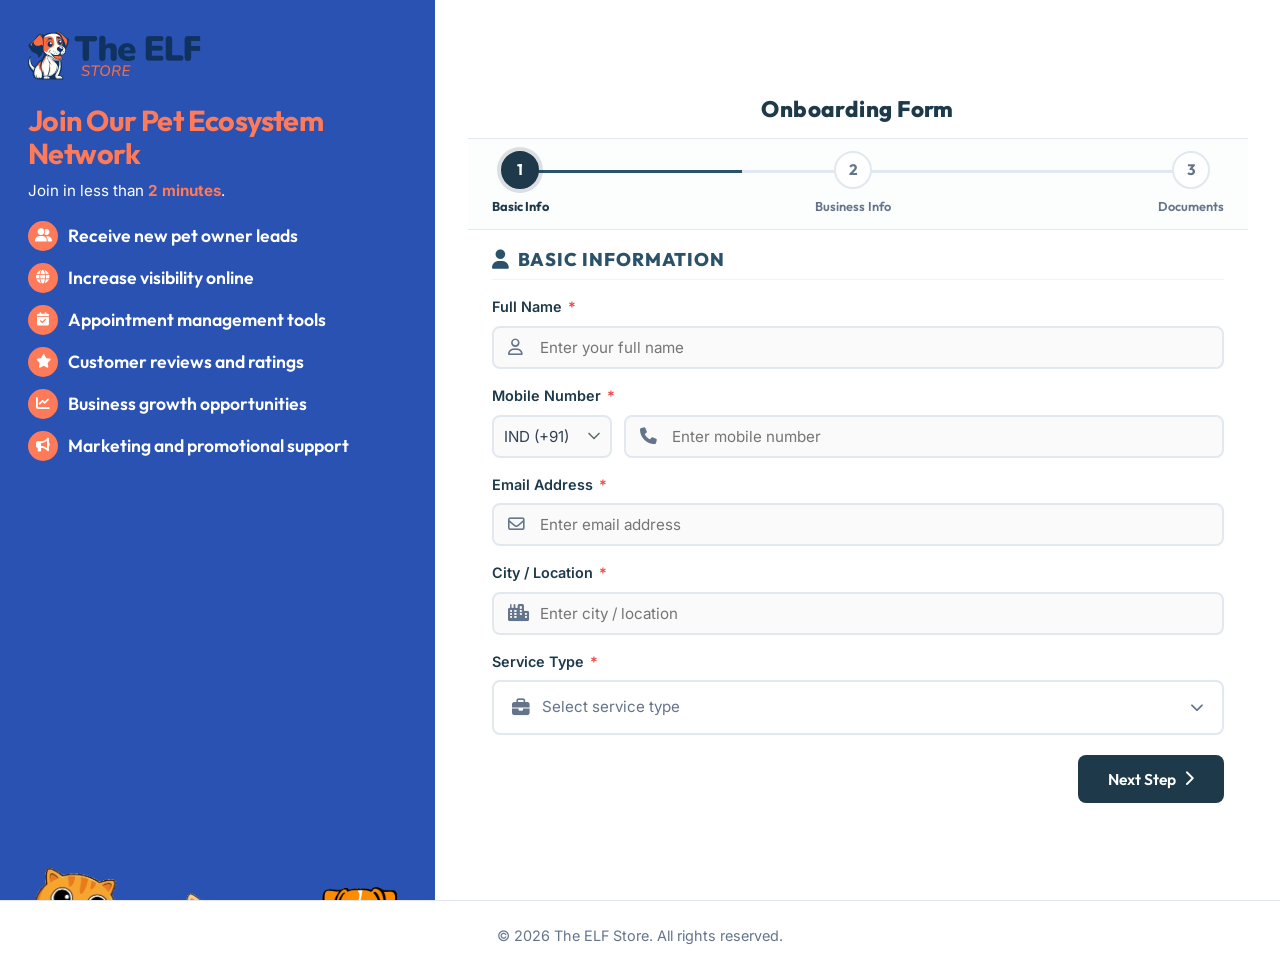
==== commit 75748a1a: "Add center cat peeking, crop borders and execute BFS flood-fill transparency" ====
--- a/index.html
+++ b/index.html
@@ -75,9 +75,15 @@
                 </ul>
             </div>
 
-            <!-- Peeking dog transparent image blended in the center of left side to the end -->
-            <div class="sidebar-pets-container">
-                <img src="assets/peeking_dog_transparent.png" alt="Peeking Dog" class="sidebar-pets-image">
+            <!-- Interactive Realistic Pets -->
+            <div class="sidebar-pet-dog-container">
+                <img src="assets/peeking_dog_transparent.png" alt="Realistic Dog" class="sidebar-pet-dog-img">
+            </div>
+            <div class="sidebar-pet-center-container">
+                <img src="assets/cat_peeking_3.jpg" alt="Center Cat" class="sidebar-pet-center-img" id="sidebarCenterCatImg">
+            </div>
+            <div class="sidebar-pet-cat-container">
+                <img src="assets/cat_peeking_1.jpg" alt="Interactive Cat" class="sidebar-pet-cat-img" id="sidebarCatImg">
             </div>
         </section>
 
@@ -86,7 +92,7 @@
             <div class="form-container-box">
                 <!-- Form Header Title -->
                 <div class="form-header-title">
-                    <h2>Veterinary Registration Form</h2>
+                    <h2>Onboarding Form</h2>
                 </div>
 
                 <!-- Step Progress Indicator -->
@@ -104,7 +110,7 @@
                     </div>
                     <div class="step-node" data-step="3">
                         <div class="node-circle">3</div>
-                        <span class="node-label">Verification</span>
+                        <span class="node-label">Documents</span>
                     </div>
                 </div>
 
@@ -249,13 +255,13 @@
                         </h3>
 
                         <div class="form-group">
-                            <label for="businessName">Business Name <span class="helper-text">(Optional)</span></label>
+                            <label for="businessName">Business Name <span class="required">*</span></label>
                             <div class="input-wrapper">
                                 <i class="fa-solid fa-store input-icon"></i>
                                 <input type="text" id="businessName" name="businessName"
-                                    placeholder="Enter business / clinic name">
-                            </div>
-                            <span class="error-message" id="businessNameError">Business Name format is incorrect</span>
+                                    placeholder="Enter business / clinic name" required>
+                            </div>
+                            <span class="error-message" id="businessNameError">Business Name is required</span>
                         </div>
 
                         <div class="form-group">
@@ -309,7 +315,7 @@
                                 <label class="custom-checkbox">
                                     <input type="checkbox" id="sameAsMobile" name="sameAsMobile">
                                     <span class="checkmark"></span>
-                                    <span class="checkbox-text font-sm">Same as Personal Number</span>
+                                    <span class="checkbox-text font-sm">Same as Mobile Number</span>
                                 </label>
                             </div>
                         </div>
@@ -324,11 +330,10 @@
 
                     <!-- STEP 3: Verification & Submit -->
                     <div class="form-step-panel" id="step3">
-                        <h3 class="panel-title"><i class="fa-solid fa-shield-halved panel-icon"></i> VERIFICATION
-                            (OPTIONAL)</h3>
-
-                        <div class="form-group">
-                            <label>Profile Photo <span class="helper-text">(Optional)</span></label>
+                        <h3 class="panel-title"><i class="fa-solid fa-file-lines panel-icon"></i> DOCUMENTS</h3>
+
+                        <div class="form-group">
+                            <label>Profile Photo <span class="required">*</span></label>
                             <div class="upload-zone" id="photoUploadZone">
                                 <input type="file" id="photoFile" name="photoFile" accept=".jpg,.jpeg,.png"
                                     class="file-input-hidden">
@@ -339,33 +344,33 @@
                                 </div>
                                 <div class="file-preview-container" id="photoPreview"></div>
                             </div>
-                            <span class="error-message" id="photoFileError">Please select a valid image file (Max
-                                5MB)</span>
-                        </div>
-
-                        <div class="form-group">
-                            <label>License / Certificate <span class="helper-text">(Optional)</span></label>
+                            <span class="error-message" id="photoFileError">Profile Photo is required</span>
+                        </div>
+
+                        <div class="form-group">
+                            <label>Documents <span class="required">*</span></label>
                             <div class="upload-zone" id="licenseUploadZone">
                                 <input type="file" id="licenseFile" name="licenseFile" accept=".jpg,.jpeg,.png,.pdf"
-                                    class="file-input-hidden">
+                                    class="file-input-hidden" multiple>
                                 <div class="upload-zone-content">
                                     <i class="fa-solid fa-cloud-arrow-up upload-icon"></i>
-                                    <p class="upload-text">Choose file, or drag & drop here</p>
-                                    <p class="upload-limits">Accepted: JPG, PNG, PDF | Max: 5 MB</p>
-                                </div>
-                                <div class="file-preview-container" id="licensePreview"></div>
-                            </div>
-                            <span class="error-message" id="licenseFileError">Please select a valid certificate (Max
-                                5MB)</span>
+                                    <p class="upload-text">Choose files, or drag & drop here</p>
+                                    <p class="upload-limits">Accepted: JPG, PNG, PDF | Max: 5 MB each</p>
+                                </div>
+                            </div>
+                            <div class="file-preview-container" id="licensePreview"></div>
+                            <span class="error-message" id="licenseFileError">Please upload at least one document</span>
                         </div>
 
                         <div class="form-group terms-group">
                             <label class="custom-checkbox align-items-start">
                                 <input type="checkbox" id="termsAgree" name="termsAgree" required>
                                 <span class="checkmark" style="margin-top: 3px;"></span>
-                                <span class="checkbox-text font-sm">By continuing, you agree to the <a href="#"
-                                        class="inline-link" target="_blank">ELF Conditions of Use</a> and <a href="#"
-                                        class="inline-link" target="_blank">Privacy Notice</a>. *</span>
+                                <span class="checkbox-text font-sm">By continuing, you agree to the <a
+                                        href="http://146.190.21.229/terms-conditions" class="inline-link"
+                                        target="_blank">ELF Conditions of Use</a> and <a
+                                        href="http://146.190.21.229/privacy-policy" class="inline-link"
+                                        target="_blank">Privacy Notice</a>. *</span>
                             </label>
                             <span class="error-message" id="termsAgreeError">You must agree to the ELF Conditions of Use
                                 and Privacy Notice to proceed</span>
@@ -389,43 +394,10 @@
                     </div>
 
                     <h2>Registration Successful! 🎉</h2>
-                    <p class="success-msg">Thank you for joining our Pet Ecosystem.<br>Our team will review your
-                        application and contact you within 24 hours.</p>
-
-                    <div class="receipt-card">
-                        <div class="receipt-header">
-                            <span class="receipt-badge"><i class="fa-solid fa-hourglass-half"></i> Verification
-                                Pending</span>
-                            <span class="receipt-id" id="summaryRegId">ID: VSP-2026-8802</span>
-                        </div>
-                        <div class="receipt-divider"></div>
-                        <div class="receipt-body">
-                            <div class="receipt-row">
-                                <span class="receipt-label">Provider Name</span>
-                                <span class="receipt-value" id="summaryName">Dr. John Doe</span>
-                            </div>
-                            <div class="receipt-row">
-                                <span class="receipt-label">Service Type</span>
-                                <span class="receipt-value" id="summaryService">Veterinarian</span>
-                            </div>
-                            <div class="receipt-row">
-                                <span class="receipt-label">Location (City)</span>
-                                <span class="receipt-value" id="summaryLocation">Bengaluru</span>
-                            </div>
-                            <div class="receipt-row">
-                                <span class="receipt-label">Service Area</span>
-                                <span class="receipt-value" id="summaryArea">Koramangala, Indiranagar</span>
-                            </div>
-                            <div class="receipt-row">
-                                <span class="receipt-label">Experience</span>
-                                <span class="receipt-value" id="summaryExperience">5+ years</span>
-                            </div>
-                            <div class="receipt-row">
-                                <span class="receipt-label">Business Number</span>
-                                <span class="receipt-value" id="summaryBusinessNumber">+91 9876543210</span>
-                            </div>
-                        </div>
-                    </div>
+                    <p class="success-msg">Thank you for joining our Pet Ecosystem.Our team will review your form and
+                        connect back soon.</p>
+
+
 
                     <div class="success-actions">
                         <button type="button" class="btn btn-primary" id="btnGoBack">Go Back</button>
@@ -433,10 +405,7 @@
                 </div>
             </div>
 
-            <div class="form-review-subtext" id="reviewSubtext">
-                <i class="fa-solid fa-circle-check"></i> Our team will review your application and contact you within 24
-                hours.
-            </div>
+
         </section>
     </main>
 
--- a/style.css
+++ b/style.css
@@ -158,7 +158,7 @@
 /* Left value proposition sidebar */
 .value-prop-sidebar {
     width: 34%;
-    background-color: #1e3a8a;
+    background-color: #2952b3;
     /* Blue background */
     padding: 32px 28px;
     display: flex;
@@ -186,26 +186,66 @@
     margin-bottom: 24px;
 }
 
-/* Sidebar Peeking Dog Transparent Placement */
-.sidebar-pets-container {
+/* Sidebar Interactive Realistic Pets */
+.sidebar-pet-dog-container,
+.sidebar-pet-center-container,
+.sidebar-pet-cat-container {
     position: absolute;
-    bottom: -45px; /* Peeking position — shows head above bottom edge */
+    bottom: -60px;
+    /* Hide body initially */
+    width: 120px;
+    height: auto;
+    pointer-events: none;
+    z-index: 5;
+    transition: transform 0.2s cubic-bezier(0.25, 0.46, 0.45, 0.94);
+}
+
+.sidebar-pet-dog-container {
+    right: 15px;
+    transform-origin: bottom right;
+}
+
+.sidebar-pet-center-container {
     left: 50%;
-    transform: translateX(-50%); /* Centers horizontally */
-    width: 100%;
-    max-width: 240px;
-    pointer-events: none;
-    z-index: 3;
-}
-
-.sidebar-pets-image {
+    transform: translateX(-50%) translateY(0) rotate(0deg);
+    transform-origin: bottom center;
+}
+
+.sidebar-pet-cat-container {
+    left: 15px;
+    transform-origin: bottom left;
+}
+
+.sidebar-pet-dog-img,
+.sidebar-pet-center-img,
+.sidebar-pet-cat-img {
     width: 100%;
     height: auto;
     display: block;
-    mix-blend-mode: normal; /* Keeps realistic natural colors */
-    /* Fades top edge smoothly to blend into the blue background */
-    -webkit-mask-image: linear-gradient(to top, rgba(0,0,0,1) 85%, rgba(0,0,0,0) 100%);
-    mask-image: linear-gradient(to top, rgba(0,0,0,1) 85%, rgba(0,0,0,0) 100%);
+}
+
+.sidebar-pet-dog-img {
+    animation: sidebarPetBreathe 3s ease-in-out infinite;
+}
+
+.sidebar-pet-center-img {
+    animation: sidebarPetBreathe 3.2s ease-in-out infinite 0.2s;
+}
+
+.sidebar-pet-cat-img {
+    animation: sidebarPetBreathe 3.5s ease-in-out infinite 0.5s;
+}
+
+@keyframes sidebarPetBreathe {
+
+    0%,
+    100% {
+        transform: translateY(0) scale(1);
+    }
+
+    50% {
+        transform: translateY(-4px) scale(1.02);
+    }
 }
 
 .brand-logo {
@@ -714,20 +754,24 @@
 /* File Preview box */
 .file-preview-container {
     display: none;
-    margin-top: 12px;
+    margin-top: 10px;
     padding: 10px 14px;
     background-color: var(--white);
     border-radius: var(--radius-sm);
     border: 1px solid var(--border-color);
     text-align: left;
-    position: relative;
-    z-index: 15;
 }
 
 .preview-content {
     display: flex;
     align-items: center;
     gap: 12px;
+}
+
+.file-preview-container .preview-content+.preview-content {
+    margin-top: 8px;
+    padding-top: 8px;
+    border-top: 1px solid var(--border-color);
 }
 
 .preview-thumb {
@@ -830,7 +874,7 @@
     width: 100%;
     height: 100%;
     border-radius: 50%;
-    background-color: var(--accent-light);
+    background-color: #DCFCE7;
     animation: pulseGlow 2s infinite;
 }
 
@@ -853,7 +897,7 @@
 
 .success-check-icon {
     font-size: 2.1rem;
-    color: var(--primary-light);
+    color: #16A34A;
     z-index: 2;
 }
 
@@ -993,6 +1037,9 @@
     border-top: 1px solid var(--border-color);
     text-align: center;
     width: 100%;
+    position: relative;
+    z-index: 110;
+    /* Render on top of absolute-positioned dropdowns */
 }
 
 .footer-container {
@@ -1028,7 +1075,10 @@
 
 /* Tablet View: Stacks columns vertically, makes benefits 2 columns to save height */
 @media (max-width: 992px) {
-    .sidebar-pets-container {
+
+    .sidebar-pet-dog-container,
+    .sidebar-pet-center-container,
+    .sidebar-pet-cat-container {
         display: none !important;
     }
 
@@ -1256,6 +1306,8 @@
     }
 }
 
+
+
 /* Services Checkbox Grid */
 .services-checkbox-grid {
     display: grid;
@@ -1322,132 +1374,6 @@
 
 .multiselect-header-left {
     display: flex;
-    overflow: hidden;
-    text-overflow: ellipsis;
-}
-
-.multiselect-placeholder.selected-text {
-    color: var(--text-color);
-    font-weight: 500;
-}
-
-.multiselect-header .arrow-icon {
-    font-size: 0.85rem;
-    color: var(--text-muted);
-    transition: var(--transition);
-}
-
-.multiselect-container.active .arrow-icon {
-    transform: rotate(180deg);
-}
-
-.multiselect-options-panel {
-    position: absolute;
-    top: calc(100% + 6px);
-    left: 0;
-    width: 100%;
-    background-color: var(--white);
-    border: 2px solid var(--border-color);
-    border-radius: var(--radius-sm);
-    box-shadow: var(--shadow-lg);
-    z-index: 100;
-    max-height: 420px;
-    overflow-y: auto;
-    padding: 6px;
-    display: none;
-    flex-direction: column;
-    gap: 0px;
-}
-
-.multiselect-container.active .multiselect-options-panel {
-    display: flex;
-}
-
-.multiselect-option-item {
-    width: 100%;
-    padding: 4px 10px !important;
-    border-radius: 6px;
-    transition: var(--transition);
-    display: flex;
-    align-items: center;
-}
-
-.multiselect-option-item:hover {
-    background-color: var(--background);
-}
-
-.multiselect-option-item:has(input:checked) {
-    background-color: var(--accent-light);
-}
-
-.multiselect-options-panel::-webkit-scrollbar {}
-
-/* Services Checkbox Grid */
-.services-checkbox-grid {
-    display: grid;
-    grid-template-columns: repeat(auto-fill, minmax(180px, 1fr));
-    gap: 12px;
-    margin-top: 10px;
-    margin-bottom: 5px;
-}
-
-.service-checkbox-item {
-    background: #F8FAFC;
-    border: 1.5px solid var(--border-color);
-    border-radius: var(--radius-sm);
-    padding: 12px 14px;
-    display: flex;
-    align-items: center;
-    cursor: pointer;
-    transition: var(--transition);
-    width: 100%;
-}
-
-.service-checkbox-item:hover {
-    border-color: var(--primary-light);
-    background: var(--white);
-    transform: translateY(-1px);
-    box-shadow: var(--shadow-sm);
-}
-
-.service-checkbox-item:has(input:checked) {
-    border-color: var(--primary);
-    background: var(--accent-light);
-    box-shadow: var(--shadow-md);
-}
-
-/* Custom Multiselect Dropdown */
-.multiselect-container {
-    position: relative;
-    width: 100%;
-}
-
-.multiselect-header {
-    background-color: var(--white);
-    border: 2px solid var(--border-color);
-    border-radius: var(--radius-sm);
-    padding: 14px 18px;
-    font-size: 0.95rem;
-    color: var(--text-color);
-    display: flex;
-    justify-content: space-between;
-    align-items: center;
-    cursor: pointer;
-    transition: var(--transition);
-    user-select: none;
-}
-
-.multiselect-header:hover {
-    border-color: var(--primary-light);
-}
-
-.multiselect-container.active .multiselect-header {
-    border-color: var(--primary);
-    box-shadow: 0 0 0 3px rgba(29, 57, 74, 0.1);
-}
-
-.multiselect-header-left {
-    display: flex;
     align-items: center;
     gap: 12px;
     max-width: 90%;
@@ -1485,21 +1411,38 @@
 
 .multiselect-options-panel {
     position: absolute;
-    top: calc(100% + 6px);
+    bottom: calc(100% + 6px);
+    /* Open upwards to completely avoid the footer area */
     left: 0;
     width: 100%;
     background-color: var(--white);
     border: 2px solid var(--border-color);
     border-radius: var(--radius-sm);
-    box-shadow: var(--shadow-lg);
+    box-shadow: 0 -8px 24px rgba(29, 57, 74, 0.08);
+    /* Upward shadow for dropup look */
     z-index: 100;
-    max-height: 420px;
+    max-height: 200px;
+    /* Safe height since it has more room above the input */
     overflow-y: auto;
+    overscroll-behavior: contain;
     padding: 6px;
     display: none;
     flex-direction: column;
     gap: 0px;
 }
+
+@media (min-height: 500px) {
+    .multiselect-options-panel {
+        max-height: 220px;
+    }
+}
+
+@media (min-height: 700px) {
+    .multiselect-options-panel {
+        max-height: 300px;
+    }
+}
+
 
 .multiselect-container.active .multiselect-options-panel {
     display: flex;
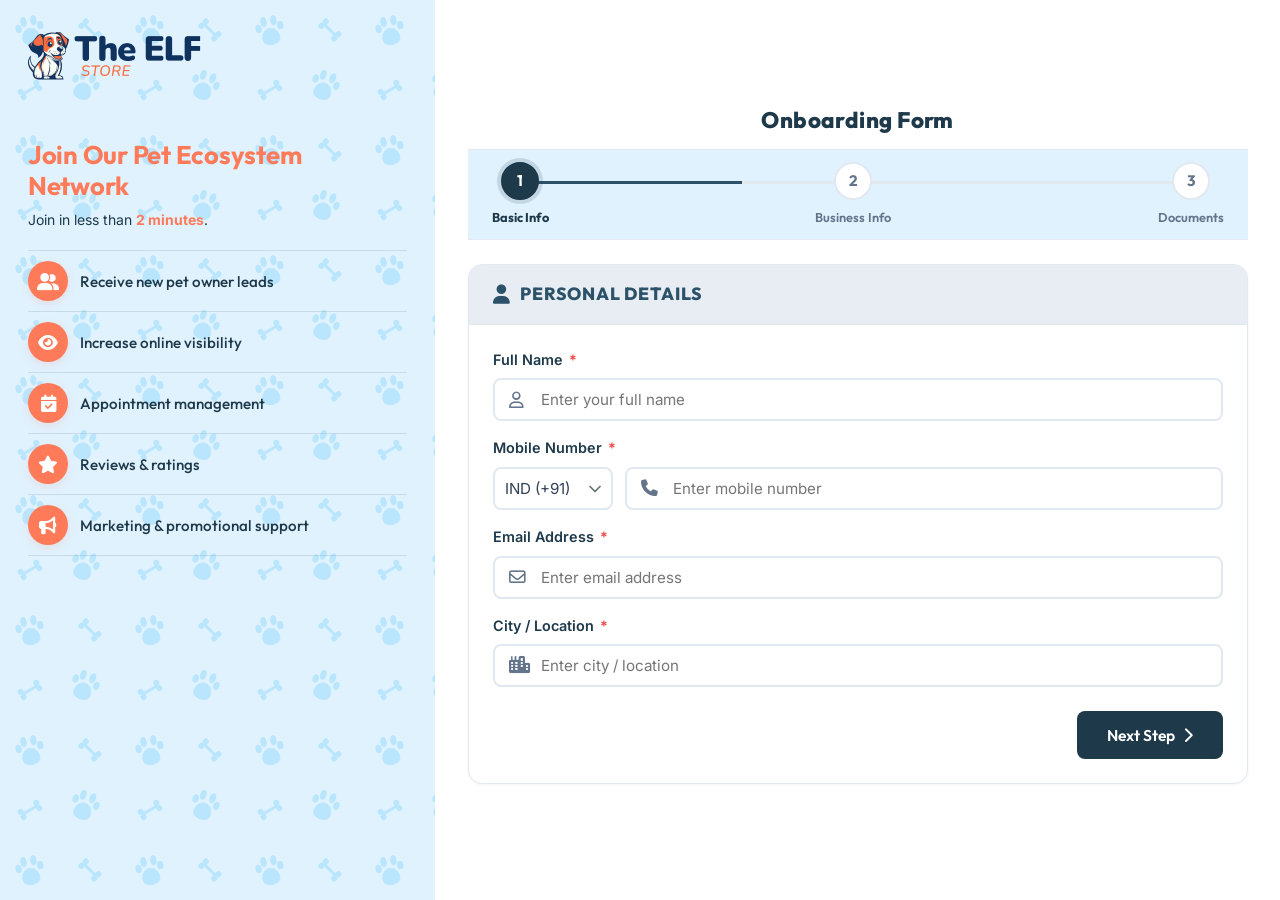
==== commit f475ecdc: "Implement onboarding wizard optimizations, dynamic service area inputs, privacy policy, and conditio" ====
--- a/index.html
+++ b/index.html
@@ -43,48 +43,32 @@
                         </div>
                     </li>
                     <li>
-                        <span class="benefit-icon-circle"><i class="fa-solid fa-globe"></i></span>
+                        <span class="benefit-icon-circle"><i class="fa-solid fa-eye"></i></span>
                         <div class="benefit-detail">
-                            <span class="benefit-title">Increase visibility online</span>
+                            <span class="benefit-title">Increase online visibility</span>
                         </div>
                     </li>
                     <li>
                         <span class="benefit-icon-circle"><i class="fa-solid fa-calendar-check"></i></span>
                         <div class="benefit-detail">
-                            <span class="benefit-title">Appointment management tools</span>
+                            <span class="benefit-title">Appointment management</span>
                         </div>
                     </li>
                     <li>
                         <span class="benefit-icon-circle"><i class="fa-solid fa-star"></i></span>
                         <div class="benefit-detail">
-                            <span class="benefit-title">Customer reviews and ratings</span>
-                        </div>
-                    </li>
-                    <li>
-                        <span class="benefit-icon-circle"><i class="fa-solid fa-chart-line"></i></span>
-                        <div class="benefit-detail">
-                            <span class="benefit-title">Business growth opportunities</span>
+                            <span class="benefit-title">Reviews & ratings</span>
                         </div>
                     </li>
                     <li>
                         <span class="benefit-icon-circle"><i class="fa-solid fa-bullhorn"></i></span>
                         <div class="benefit-detail">
-                            <span class="benefit-title">Marketing and promotional support</span>
+                            <span class="benefit-title">Marketing & promotional support</span>
                         </div>
                     </li>
                 </ul>
             </div>
 
-            <!-- Interactive Realistic Pets -->
-            <div class="sidebar-pet-dog-container">
-                <img src="assets/peeking_dog_transparent.png" alt="Realistic Dog" class="sidebar-pet-dog-img">
-            </div>
-            <div class="sidebar-pet-center-container">
-                <img src="assets/cat_peeking_3.jpg" alt="Center Cat" class="sidebar-pet-center-img" id="sidebarCenterCatImg">
-            </div>
-            <div class="sidebar-pet-cat-container">
-                <img src="assets/cat_peeking_1.jpg" alt="Interactive Cat" class="sidebar-pet-cat-img" id="sidebarCatImg">
-            </div>
         </section>
 
         <!-- Right Side: Form Wizard -->
@@ -118,7 +102,7 @@
                 <form id="vetRegistrationForm" novalidate>
                     <!-- STEP 1: Basic Information -->
                     <div class="form-step-panel active" id="step1">
-                        <h3 class="panel-title"><i class="fa-solid fa-user panel-icon"></i> BASIC INFORMATION</h3>
+                        <h3 class="panel-title"><i class="fa-solid fa-user panel-icon"></i> PERSONAL DETAILS</h3>
 
                         <div class="form-group">
                             <label for="fullName">Full Name <span class="required">*</span></label>
@@ -171,6 +155,18 @@
                             <span class="error-message" id="cityError">City / Location is required</span>
                         </div>
 
+
+                        <div class="panel-actions single-next">
+                            <button type="button" class="btn btn-primary btn-next" data-next="2">Next Step <i
+                                    class="fa-solid fa-chevron-right btn-icon-right"></i></button>
+                        </div>
+                    </div>
+
+                    <!-- STEP 2: Business Information -->
+                    <div class="form-step-panel" id="step2">
+                        <h3 class="panel-title"><i class="fa-solid fa-building panel-icon"></i> BUSINESS DETAILS
+                        </h3>
+
                         <div class="form-group">
                             <label for="serviceType">Service Type <span class="required">*</span></label>
                             <input type="hidden" id="serviceType" name="serviceType" required>
@@ -233,26 +229,10 @@
                                         <span class="checkmark"></span>
                                         <span class="checkbox-text">Food Supplier</span>
                                     </label>
-                                    <label class="multiselect-option-item custom-checkbox">
-                                        <input type="checkbox" value="Other">
-                                        <span class="checkmark"></span>
-                                        <span class="checkbox-text">Other</span>
-                                    </label>
                                 </div>
                             </div>
                             <span class="error-message" id="serviceTypeError">Please select a service type</span>
                         </div>
-
-                        <div class="panel-actions single-next">
-                            <button type="button" class="btn btn-primary btn-next" data-next="2">Next Step <i
-                                    class="fa-solid fa-chevron-right btn-icon-right"></i></button>
-                        </div>
-                    </div>
-
-                    <!-- STEP 2: Business Information -->
-                    <div class="form-step-panel" id="step2">
-                        <h3 class="panel-title"><i class="fa-solid fa-building panel-icon"></i> BUSINESS INFORMATION
-                        </h3>
 
                         <div class="form-group">
                             <label for="businessName">Business Name <span class="required">*</span></label>
@@ -279,19 +259,26 @@
                             <span class="error-message" id="experienceError">Please select your experience</span>
                         </div>
 
-                        <div class="form-group">
-                            <label for="serviceArea">Service Area <span class="helper-text">(City, Locality)</span>
-                                <span class="required">*</span></label>
-                            <div class="input-wrapper">
-                                <i class="fa-solid fa-map-location-dot input-icon"></i>
-                                <input type="text" id="serviceArea" name="serviceArea"
-                                    placeholder="Enter city or locality you serve" required>
+                        <div class="form-group" id="serviceAreaGroup">
+                            <label>Service Area <span class="helper-text">(City, Locality | Max 3)</span> <span
+                                    class="required">*</span></label>
+                            <div class="service-area-inputs-container" id="serviceAreaInputsContainer">
+                                <div class="input-wrapper">
+                                    <i class="fa-solid fa-map-location-dot input-icon"></i>
+                                    <input type="text" class="service-area-input"
+                                        placeholder="Enter city or locality you serve" required>
+                                </div>
+                            </div>
+                            <div class="add-service-area-trigger-wrapper" style="margin-top: 8px;">
+                                <button type="button" class="btn-add-service-area" id="btnAddServiceArea">
+                                    <i class="fa-solid fa-plus"></i> Add Service Area
+                                </button>
                             </div>
                             <span class="error-message" id="serviceAreaError">Service Area is required</span>
                         </div>
 
                         <div class="form-group">
-                            <label for="businessNumber">Business Number <span class="required">*</span></label>
+                            <label for="businessNumber">Business Mobile Number <span class="required">*</span></label>
                             <div class="phone-input-group">
                                 <div class="select-wrapper country-code-wrapper">
                                     <select id="businessCountryCode" name="businessCountryCode" required>
@@ -315,7 +302,7 @@
                                 <label class="custom-checkbox">
                                     <input type="checkbox" id="sameAsMobile" name="sameAsMobile">
                                     <span class="checkmark"></span>
-                                    <span class="checkbox-text font-sm">Same as Mobile Number</span>
+                                    <span class="checkbox-text font-sm">Same as Personal Mobile Number</span>
                                 </label>
                             </div>
                         </div>
@@ -333,7 +320,7 @@
                         <h3 class="panel-title"><i class="fa-solid fa-file-lines panel-icon"></i> DOCUMENTS</h3>
 
                         <div class="form-group">
-                            <label>Profile Photo <span class="required">*</span></label>
+                            <label>Profile Photo <span class="helper-text">(Optional)</span></label>
                             <div class="upload-zone" id="photoUploadZone">
                                 <input type="file" id="photoFile" name="photoFile" accept=".jpg,.jpeg,.png"
                                     class="file-input-hidden">
@@ -348,7 +335,7 @@
                         </div>
 
                         <div class="form-group">
-                            <label>Documents <span class="required">*</span></label>
+                            <label>Documents <span class="helper-text">(Optional)</span></label>
                             <div class="upload-zone" id="licenseUploadZone">
                                 <input type="file" id="licenseFile" name="licenseFile" accept=".jpg,.jpeg,.png,.pdf"
                                     class="file-input-hidden" multiple>
@@ -367,9 +354,9 @@
                                 <input type="checkbox" id="termsAgree" name="termsAgree" required>
                                 <span class="checkmark" style="margin-top: 3px;"></span>
                                 <span class="checkbox-text font-sm">By continuing, you agree to the <a
-                                        href="http://146.190.21.229/terms-conditions" class="inline-link"
+                                        href="conditions-of-use.html" class="inline-link"
                                         target="_blank">ELF Conditions of Use</a> and <a
-                                        href="http://146.190.21.229/privacy-policy" class="inline-link"
+                                        href="privacy-policy.html" class="inline-link"
                                         target="_blank">Privacy Notice</a>. *</span>
                             </label>
                             <span class="error-message" id="termsAgreeError">You must agree to the ELF Conditions of Use
@@ -408,19 +395,8 @@
 
         </section>
     </main>
-
-    <!-- Footer -->
-    <footer class="app-footer">
-        <div class="container footer-container">
-
-            <div class="footer-copy">
-                <p>&copy; 2026 The ELF Store. All rights reserved.</p>
-            </div>
-        </div>
-    </footer>
-
     <!-- Main JS Application -->
-    <script src="app.js"></script>
+    <script src="app.js?v=3"></script>
 </body>
 
 </html>
--- a/style.css
+++ b/style.css
@@ -158,8 +158,9 @@
 /* Left value proposition sidebar */
 .value-prop-sidebar {
     width: 34%;
-    background-color: #2952b3;
-    /* Blue background */
+    background-color: #e0f2fe; /* Soft light sky blue */
+    background-image: url("data:image/svg+xml,%3Csvg xmlns='http://www.w3.org/2000/svg' width='120' height='120' viewBox='0 0 120 120'%3E%3Cg transform='translate(10, 10) rotate(-10 20 20)' fill='%23bae6fd'%3E%3Cpath d='M 20 18 C 14 18, 11 24, 11 28 C 11 33, 15 35, 20 35 C 25 35, 29 33, 29 28 C 29 24, 26 18, 20 18 Z'/%3E%3Cellipse cx='9' cy='17' rx='3.2' ry='4.2'/%3E%3Cellipse cx='15' cy='11' rx='3.2' ry='5.2'/%3E%3Cellipse cx='25' cy='11' rx='3.2' ry='5.2'/%3E%3Cellipse cx='31' cy='17' rx='3.2' ry='4.2'/%3E%3C/g%3E%3Cg transform='translate(70, 10) rotate(45 20 20)' fill='%23bae6fd'%3E%3Ccircle cx='11' cy='17' r='3'/%3E%3Ccircle cx='11' cy='23' r='3'/%3E%3Ccircle cx='29' cy='17' r='3'/%3E%3Ccircle cx='29' cy='23' r='3'/%3E%3Crect x='11' y='18.5' width='18' height='3'/%3E%3C/g%3E%3Cg transform='translate(65, 65) rotate(20 20 20)' fill='%23bae6fd'%3E%3Cpath d='M 20 18 C 14 18, 11 24, 11 28 C 11 33, 15 35, 20 35 C 25 35, 29 33, 29 28 C 29 24, 26 18, 20 18 Z'/%3E%3Cellipse cx='9' cy='17' rx='3.2' ry='4.2'/%3E%3Cellipse cx='15' cy='11' rx='3.2' ry='5.2'/%3E%3Cellipse cx='25' cy='11' rx='3.2' ry='5.2'/%3E%3Cellipse cx='31' cy='17' rx='3.2' ry='4.2'/%3E%3C/g%3E%3Cg transform='translate(10, 70) rotate(-30 20 20)' fill='%23bae6fd'%3E%3Ccircle cx='11' cy='17' r='3'/%3E%3Ccircle cx='11' cy='23' r='3'/%3E%3Ccircle cx='29' cy='17' r='3'/%3E%3Ccircle cx='29' cy='23' r='3'/%3E%3Crect x='11' y='18.5' width='18' height='3'/%3E%3C/g%3E%3C/svg%3E");
+    background-repeat: repeat;
     padding: 32px 28px;
     display: flex;
     flex-direction: column;
@@ -186,67 +187,7 @@
     margin-bottom: 24px;
 }
 
-/* Sidebar Interactive Realistic Pets */
-.sidebar-pet-dog-container,
-.sidebar-pet-center-container,
-.sidebar-pet-cat-container {
-    position: absolute;
-    bottom: -60px;
-    /* Hide body initially */
-    width: 120px;
-    height: auto;
-    pointer-events: none;
-    z-index: 5;
-    transition: transform 0.2s cubic-bezier(0.25, 0.46, 0.45, 0.94);
-}
-
-.sidebar-pet-dog-container {
-    right: 15px;
-    transform-origin: bottom right;
-}
-
-.sidebar-pet-center-container {
-    left: 50%;
-    transform: translateX(-50%) translateY(0) rotate(0deg);
-    transform-origin: bottom center;
-}
-
-.sidebar-pet-cat-container {
-    left: 15px;
-    transform-origin: bottom left;
-}
-
-.sidebar-pet-dog-img,
-.sidebar-pet-center-img,
-.sidebar-pet-cat-img {
-    width: 100%;
-    height: auto;
-    display: block;
-}
-
-.sidebar-pet-dog-img {
-    animation: sidebarPetBreathe 3s ease-in-out infinite;
-}
-
-.sidebar-pet-center-img {
-    animation: sidebarPetBreathe 3.2s ease-in-out infinite 0.2s;
-}
-
-.sidebar-pet-cat-img {
-    animation: sidebarPetBreathe 3.5s ease-in-out infinite 0.5s;
-}
-
-@keyframes sidebarPetBreathe {
-
-    0%,
-    100% {
-        transform: translateY(0) scale(1);
-    }
-
-    50% {
-        transform: translateY(-4px) scale(1.02);
-    }
-}
+
 
 .brand-logo {
     height: 48px;
@@ -256,24 +197,24 @@
 }
 
 .value-prop-content {
-    margin: 0;
+    margin-top: 36px; /* Push content down a little */
     padding: 0;
 }
 
 .value-prop-content h1 {
-    font-size: 1.8rem;
-    line-height: 1.15;
-    margin-bottom: 10px;
-    letter-spacing: -0.02em;
+    font-size: 1.6rem; /* Slightly smaller */
+    line-height: 1.2;
+    margin-bottom: 8px;
+    letter-spacing: -0.01em;
     color: #FF7A59;
     /* Dark Orange */
 }
 
 .subtitle-text {
-    font-size: 0.95rem;
-    color: #FFFFFF;
-    /* White */
-    margin-bottom: 18px;
+    font-size: 0.875rem; /* Slightly smaller */
+    color: var(--primary);
+    /* Deep Navy Blue */
+    margin-bottom: 16px;
 }
 
 .subtitle-text strong {
@@ -285,36 +226,42 @@
     list-style: none;
     display: flex;
     flex-direction: column;
+    gap: 0;
+    margin-top: 20px;
+}
+
+.benefits-list li {
+    display: flex;
+    align-items: center;
     gap: 12px;
-}
-
-.benefits-list li {
-    display: flex;
-    align-items: center;
-    gap: 10px;
+    padding: 10px 0;
+    border-bottom: 1px solid rgba(29, 57, 74, 0.12); /* Faint underline divider */
+}
+
+.benefits-list li:first-child {
+    border-top: 1px solid rgba(29, 57, 74, 0.12); /* Top divider line */
 }
 
 .benefit-icon-circle {
-    width: 30px;
-    height: 30px;
-    background-color: #FF7A59;
-    /* Dark Orange */
+    width: 40px; /* Reduced circle size */
+    height: 40px;
+    background-color: #FF7A59; /* Keep the original orange color theme */
     color: #FFFFFF;
-    /* White */
     border-radius: 50%;
     display: flex;
     align-items: center;
     justify-content: center;
-    font-size: 0.85rem;
+    font-size: 1.1rem; /* Reduced icon size */
     flex-shrink: 0;
+    box-shadow: 0 3px 8px rgba(255, 122, 89, 0.15);
 }
 
 .benefit-title {
     font-family: 'Outfit', sans-serif;
-    font-weight: 600;
-    font-size: 1.10rem;
-    color: #FFFFFF;
-    /* White */
+    font-weight: 500;
+    font-size: 0.95rem; /* Reduced clean text size */
+    color: var(--primary); /* Keep the deep navy color */
+    line-height: 1.35;
 }
 
 
@@ -364,7 +311,7 @@
     justify-content: space-between;
     position: relative;
     padding: 12px 24px;
-    background-color: #FCFDFD;
+    background-color: #e0f2fe; /* Light blue color matching the left sidebar background */
     border-bottom: 1px solid var(--border-color);
     transition: var(--transition);
 }
@@ -444,8 +391,15 @@
 /* Wizard Form Panels */
 .form-step-panel {
     display: none;
-    padding: 16px 24px;
+    background-color: var(--white);
+    border: 1px solid var(--border-color); /* Lightened thin card border */
+    border-radius: var(--radius-md);
+    overflow: hidden; /* Clips the header title's background to rounded corners */
+    margin-top: 24px; /* Creates a gap to prevent collision with the step indicator */
+    margin-bottom: 24px;
+    box-shadow: var(--shadow-sm);
     animation: slideUpFade 0.4s ease-out;
+    padding: 0; /* Cleared padding to let panel-title span full width */
 }
 
 .form-step-panel.active {
@@ -465,16 +419,37 @@
 }
 
 .panel-title {
-    font-size: 1.15rem;
-    margin-bottom: 16px;
-    display: flex;
-    align-items: center;
-    gap: 8px;
+    font-size: 1.1rem;
+    margin-top: 0;
+    margin-bottom: 24px;
+    display: flex;
+    align-items: center;
+    gap: 10px;
     color: var(--primary-light);
     letter-spacing: 0.05em;
     font-weight: 800;
-    border-bottom: 1px solid rgba(0, 0, 0, 0.05);
-    padding-bottom: 6px;
+    background-color: #e8edf3; /* Keeping the user's requested gray */
+    border-bottom: 1px solid var(--border-color); /* Thin bottom border under header */
+    border-top: none;
+    border-left: none;
+    border-right: 
+    none;
+    border-radius: 0; /* Let it fill the top of the bordered card */
+    padding: 16px 24px;
+}
+
+/* Internal padding for form fields and content within the bordered card */
+.form-step-panel > .form-group,
+.form-step-panel > .terms-group {
+    padding-left: 24px;
+    padding-right: 24px;
+}
+
+.form-step-panel > .panel-actions {
+    padding-left: 24px;
+    padding-right: 24px;
+    padding-bottom: 24px;
+    margin-top: 24px;
 }
 
 .panel-icon {
@@ -520,7 +495,7 @@
     color: var(--text-color);
     outline: none;
     transition: var(--transition);
-    background-color: #FAFAFA;
+    background-color: var(--white);
 }
 
 .select-wrapper select {
@@ -1076,11 +1051,7 @@
 /* Tablet View: Stacks columns vertically, makes benefits 2 columns to save height */
 @media (max-width: 992px) {
 
-    .sidebar-pet-dog-container,
-    .sidebar-pet-center-container,
-    .sidebar-pet-cat-container {
-        display: none !important;
-    }
+
 
     .split-container {
         flex-direction: column;
@@ -1140,8 +1111,13 @@
     }
 
     .benefits-list li {
-        border-bottom: none;
-        padding-bottom: 0;
+        border-top: none !important;
+        border-bottom: 1px solid rgba(29, 57, 74, 0.12) !important;
+        padding: 12px 0 !important;
+    }
+
+    .benefits-list li:last-child {
+        border-bottom: none !important;
     }
 
     .pets-illustration-container {
@@ -1206,12 +1182,26 @@
     }
 
     .form-step-panel {
-        padding: 24px 16px;
+        padding: 0;
+    }
+
+    .form-step-panel > .form-group,
+    .form-step-panel > .terms-group {
+        padding-left: 16px;
+        padding-right: 16px;
+    }
+
+    .form-step-panel > .panel-actions {
+        padding-left: 16px;
+        padding-right: 16px;
+        padding-bottom: 16px;
+        margin-top: 16px;
     }
 
     .panel-title {
         font-size: 1.05rem;
         margin-bottom: 18px;
+        padding: 12px 16px;
     }
 
     .form-group {
@@ -1349,10 +1339,10 @@
 }
 
 .multiselect-header {
-    background-color: var(--white);
+    background-color: var(--white); /* Matches background of standard inputs */
     border: 2px solid var(--border-color);
     border-radius: var(--radius-sm);
-    padding: 14px 18px;
+    padding: 10px 16px; /* Matches vertical and horizontal padding of standard inputs */
     font-size: 0.95rem;
     color: var(--text-color);
     display: flex;
@@ -1368,6 +1358,7 @@
 }
 
 .multiselect-container.active .multiselect-header {
+    background-color: var(--white);
     border-color: var(--primary);
     box-shadow: 0 0 0 3px rgba(29, 57, 74, 0.1);
 }
@@ -1411,15 +1402,15 @@
 
 .multiselect-options-panel {
     position: absolute;
-    bottom: calc(100% + 6px);
-    /* Open upwards to completely avoid the footer area */
+    top: calc(100% + 6px);
+    /* Open downwards now that it is positioned higher in the form layout */
     left: 0;
     width: 100%;
     background-color: var(--white);
     border: 2px solid var(--border-color);
     border-radius: var(--radius-sm);
-    box-shadow: 0 -8px 24px rgba(29, 57, 74, 0.08);
-    /* Upward shadow for dropup look */
+    box-shadow: 0 8px 24px rgba(29, 57, 74, 0.08);
+    /* Downward shadow for dropdown look */
     z-index: 100;
     max-height: 200px;
     /* Safe height since it has more room above the input */
@@ -1676,4 +1667,211 @@
     .background-pet-cat {
         display: none !important;
     }
+}
+
+/* Service Area Dynamic Fields Styling */
+.service-area-inputs-container {
+    display: flex;
+    flex-direction: column;
+    gap: 10px;
+}
+
+.service-area-row {
+    display: flex;
+    gap: 8px;
+    align-items: center;
+    animation: slideUpFade 0.3s ease-out;
+}
+
+.service-area-row .input-wrapper {
+    flex: 1;
+}
+
+.btn-remove-service-area {
+    background: var(--white);
+    border: 2px solid var(--border-color);
+    color: var(--text-muted);
+    border-radius: var(--radius-sm);
+    width: 42px;
+    height: 42px;
+    display: flex;
+    align-items: center;
+    justify-content: center;
+    cursor: pointer;
+    transition: var(--transition);
+    flex-shrink: 0;
+}
+
+.btn-remove-service-area:hover {
+    color: var(--error);
+    background-color: #FEE2E2;
+    border-color: #FCA5A5;
+}
+
+.btn-add-service-area {
+    background: transparent;
+    border: 2px dashed var(--border-color);
+    color: var(--primary-light);
+    border-radius: var(--radius-sm);
+    padding: 8px 14px;
+    font-size: 0.85rem;
+    font-weight: 600;
+    cursor: pointer;
+    display: inline-flex;
+    align-items: center;
+    gap: 6px;
+    transition: var(--transition);
+}
+
+.btn-add-service-area:hover {
+    border-color: var(--primary-light);
+    background-color: rgba(29, 57, 74, 0.05);
+}
+
+/* Privacy Notice Page Styling */
+.privacy-card-panel {
+    background-color: var(--white);
+    border: 1px solid var(--border-color);
+    border-radius: var(--radius-md);
+    overflow: hidden;
+    margin-top: 8px; /* Reduced gap between header and card content */
+    margin-bottom: 24px;
+    box-shadow: var(--shadow-sm);
+    animation: slideUpFade 0.4s ease-out;
+    padding: 32px 28px;
+}
+
+.privacy-last-updated {
+    display: inline-flex;
+    align-items: center;
+    gap: 8px;
+    font-size: 0.8rem;
+    font-weight: 700;
+    color: var(--primary-light);
+    letter-spacing: 0.05em;
+    background-color: var(--background);
+    padding: 6px 14px;
+    border-radius: var(--radius-sm);
+    margin-bottom: 16px;
+    font-family: 'Outfit', sans-serif;
+}
+
+.privacy-last-updated .calendar-icon {
+    font-size: 0.95rem;
+}
+
+.privacy-intro-lead {
+    font-size: 1.05rem;
+    font-weight: 500;
+    line-height: 1.6;
+    color: var(--text-color);
+    margin-bottom: 20px;
+}
+
+.privacy-divider {
+    border: 0;
+    border-top: 1px solid var(--border-color);
+    margin: 24px 0;
+}
+
+.privacy-content-body {
+    display: flex;
+    flex-direction: column;
+    gap: 24px;
+}
+
+.privacy-section h4 {
+    font-size: 1.15rem;
+    color: var(--primary);
+    margin-bottom: 10px;
+    font-weight: 700;
+    font-family: 'Outfit', sans-serif;
+}
+
+.privacy-section p {
+    font-size: 0.95rem;
+    color: var(--text-color);
+    line-height: 1.6;
+    margin-bottom: 12px;
+}
+
+.privacy-sublist {
+    list-style-type: disc;
+    padding-left: 20px;
+    margin-bottom: 12px;
+    display: flex;
+    flex-direction: column;
+    gap: 8px;
+}
+
+.privacy-sublist li {
+    font-size: 0.95rem;
+    color: var(--text-color);
+    line-height: 1.6;
+}
+
+.privacy-sublist li strong {
+    color: var(--primary);
+}
+
+.privacy-warning-note {
+    font-style: italic;
+    color: var(--text-muted);
+}
+
+.privacy-contact-info {
+    margin-top: 16px;
+    padding: 12px 16px;
+    background-color: var(--background);
+    border-left: 4px solid var(--primary-light);
+    border-radius: 4px;
+}
+
+/* Privacy Full-Page Layout Styling */
+.privacy-page-body {
+    background-color: var(--background);
+    min-height: 100vh;
+    display: flex;
+    flex-direction: column;
+}
+
+.privacy-header-banner {
+    background-color: var(--white);
+    border-bottom: 1px solid var(--border-color);
+    padding: 16px 24px;
+    display: flex;
+    justify-content: flex-start;
+    align-items: center;
+    width: 100%;
+}
+
+.privacy-logo-container {
+    max-width: 1200px;
+    width: 100%;
+    margin: 0 auto;
+    padding: 0 16px;
+}
+
+.privacy-main-container {
+    flex: 1;
+    padding: 0 16px 40px 16px; /* Removed top padding to pull content upward */
+    width: 100%;
+    max-width: 1300px; /* Increased width to span more of the page */
+    margin: 0 auto;
+    display: flex;
+    flex-direction: column;
+    align-items: center;
+}
+
+.privacy-main-container .form-container-box {
+    max-width: 100%;
+}
+
+.privacy-main-container .form-header-title {
+    padding-top: 0;
+    padding-bottom: 0;
+}
+
+.privacy-main-container .form-header-title h2 {
+    font-size: 2.2rem;
 }
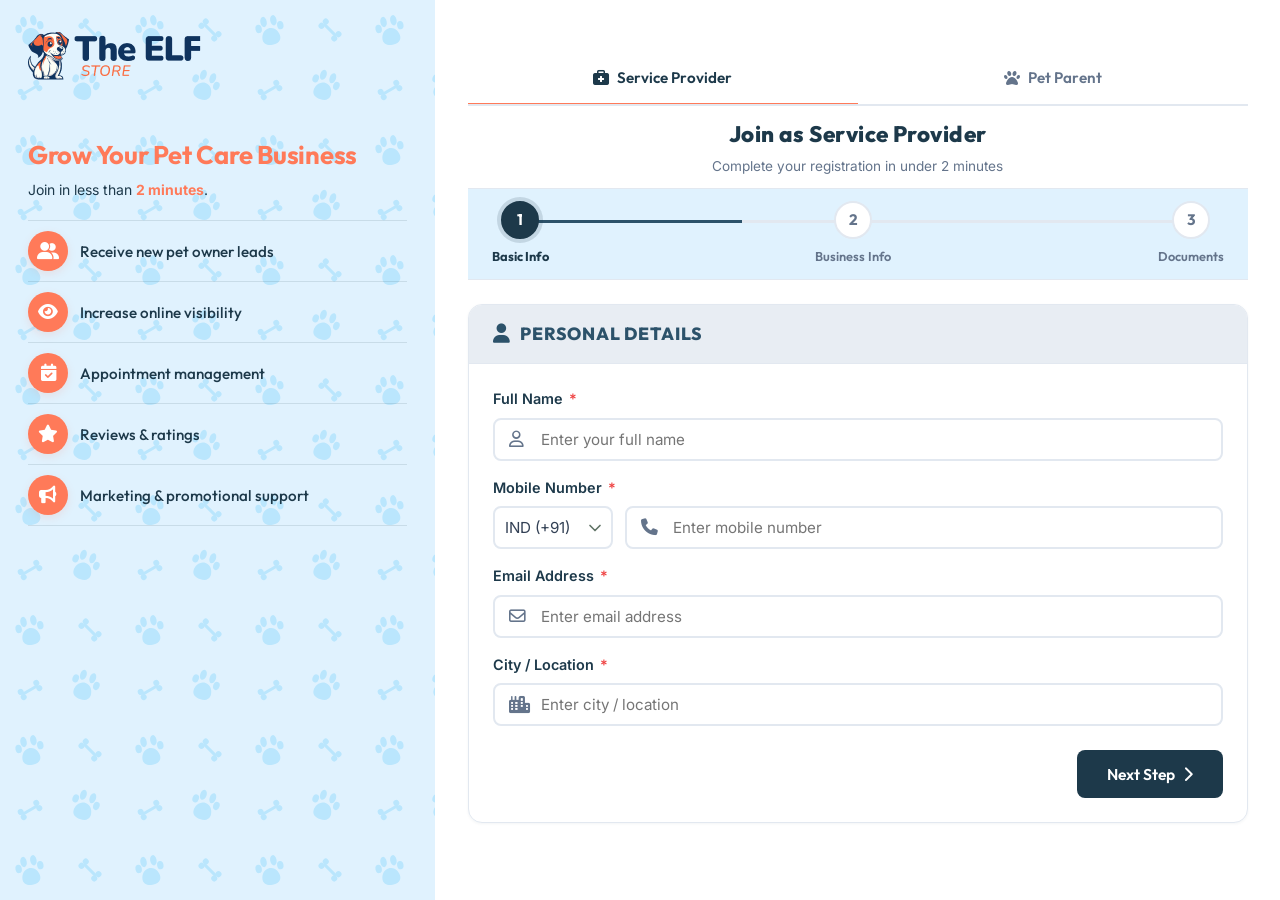
==== commit 59a97263: "feat: Add Pet Parent registration form and styling updates" ====
--- a/index.html
+++ b/index.html
@@ -4,9 +4,9 @@
 <head>
     <meta charset="UTF-8">
     <meta name="viewport" content="width=device-width, initial-scale=1.0">
-    <title>Provider Onboarding Optimization Recommendation | The ELF Store</title>
+    <title>Service Provider Registration | The ELF Store</title>
     <meta name="description"
-        content="Register as a veterinary professional to join India's growing veterinary network and connect with pet owners, clinics, and hospitals.">
+        content="Register as a Service Provider on The ELF Store — connect with pet owners, manage appointments, and grow your pet care business.">
     <!-- Google Fonts -->
     <link rel="preconnect" href="https://fonts.googleapis.com">
     <link rel="preconnect" href="https://fonts.gstatic.com" crossorigin>
@@ -32,7 +32,7 @@
             </div>
 
             <div class="value-prop-content">
-                <h1>Join Our Pet Ecosystem Network</h1>
+                <h1>Grow Your Pet Care Business</h1>
                 <p class="subtitle-text">Join in less than <strong>2 minutes</strong>.</p>
 
                 <ul class="benefits-list">
@@ -74,9 +74,20 @@
         <!-- Right Side: Form Wizard -->
         <section class="form-content-area" id="registration-section">
             <div class="form-container-box">
+                <!-- Role Tab Navigation -->
+                <div class="role-tabs">
+                    <a href="index.html" class="role-tab active" id="tabServiceProvider">
+                        <i class="fa-solid fa-briefcase-medical"></i> Service Provider
+                    </a>
+                    <a href="pet-parent.html" class="role-tab" id="tabPetParent">
+                        <i class="fa-solid fa-paw"></i> Pet Parent
+                    </a>
+                </div>
+
                 <!-- Form Header Title -->
                 <div class="form-header-title">
-                    <h2>Onboarding Form</h2>
+                    <h2>Join as Service Provider</h2>
+                    <p class="form-header-subtitle">Complete your registration in under 2 minutes</p>
                 </div>
 
                 <!-- Step Progress Indicator -->
@@ -381,13 +392,10 @@
                     </div>
 
                     <h2>Registration Successful! 🎉</h2>
-                    <p class="success-msg">Thank you for joining our Pet Ecosystem.Our team will review your form and
-                        connect back soon.</p>
-
-
+                    <p class="success-msg">Thank you for joining The ELF Store as a Service Provider. Our team will review your application and connect back soon.</p>
 
                     <div class="success-actions">
-                        <button type="button" class="btn btn-primary" id="btnGoBack">Go Back</button>
+                        <button type="button" class="btn btn-primary" id="btnGoBack">Register Another Provider</button>
                     </div>
                 </div>
             </div>
--- a/style.css
+++ b/style.css
@@ -158,7 +158,8 @@
 /* Left value proposition sidebar */
 .value-prop-sidebar {
     width: 34%;
-    background-color: #e0f2fe; /* Soft light sky blue */
+    background-color: #e0f2fe;
+    /* Soft light sky blue */
     background-image: url("data:image/svg+xml,%3Csvg xmlns='http://www.w3.org/2000/svg' width='120' height='120' viewBox='0 0 120 120'%3E%3Cg transform='translate(10, 10) rotate(-10 20 20)' fill='%23bae6fd'%3E%3Cpath d='M 20 18 C 14 18, 11 24, 11 28 C 11 33, 15 35, 20 35 C 25 35, 29 33, 29 28 C 29 24, 26 18, 20 18 Z'/%3E%3Cellipse cx='9' cy='17' rx='3.2' ry='4.2'/%3E%3Cellipse cx='15' cy='11' rx='3.2' ry='5.2'/%3E%3Cellipse cx='25' cy='11' rx='3.2' ry='5.2'/%3E%3Cellipse cx='31' cy='17' rx='3.2' ry='4.2'/%3E%3C/g%3E%3Cg transform='translate(70, 10) rotate(45 20 20)' fill='%23bae6fd'%3E%3Ccircle cx='11' cy='17' r='3'/%3E%3Ccircle cx='11' cy='23' r='3'/%3E%3Ccircle cx='29' cy='17' r='3'/%3E%3Ccircle cx='29' cy='23' r='3'/%3E%3Crect x='11' y='18.5' width='18' height='3'/%3E%3C/g%3E%3Cg transform='translate(65, 65) rotate(20 20 20)' fill='%23bae6fd'%3E%3Cpath d='M 20 18 C 14 18, 11 24, 11 28 C 11 33, 15 35, 20 35 C 25 35, 29 33, 29 28 C 29 24, 26 18, 20 18 Z'/%3E%3Cellipse cx='9' cy='17' rx='3.2' ry='4.2'/%3E%3Cellipse cx='15' cy='11' rx='3.2' ry='5.2'/%3E%3Cellipse cx='25' cy='11' rx='3.2' ry='5.2'/%3E%3Cellipse cx='31' cy='17' rx='3.2' ry='4.2'/%3E%3C/g%3E%3Cg transform='translate(10, 70) rotate(-30 20 20)' fill='%23bae6fd'%3E%3Ccircle cx='11' cy='17' r='3'/%3E%3Ccircle cx='11' cy='23' r='3'/%3E%3Ccircle cx='29' cy='17' r='3'/%3E%3Ccircle cx='29' cy='23' r='3'/%3E%3Crect x='11' y='18.5' width='18' height='3'/%3E%3C/g%3E%3C/svg%3E");
     background-repeat: repeat;
     padding: 32px 28px;
@@ -197,12 +198,14 @@
 }
 
 .value-prop-content {
-    margin-top: 36px; /* Push content down a little */
+    margin-top: 36px;
+    /* Push content down a little */
     padding: 0;
 }
 
 .value-prop-content h1 {
-    font-size: 1.6rem; /* Slightly smaller */
+    font-size: 1.6rem;
+    /* Slightly smaller */
     line-height: 1.2;
     margin-bottom: 8px;
     letter-spacing: -0.01em;
@@ -211,7 +214,8 @@
 }
 
 .subtitle-text {
-    font-size: 0.875rem; /* Slightly smaller */
+    font-size: 0.875rem;
+    /* Slightly smaller */
     color: var(--primary);
     /* Deep Navy Blue */
     margin-bottom: 16px;
@@ -235,23 +239,28 @@
     align-items: center;
     gap: 12px;
     padding: 10px 0;
-    border-bottom: 1px solid rgba(29, 57, 74, 0.12); /* Faint underline divider */
+    border-bottom: 1px solid rgba(29, 57, 74, 0.12);
+    /* Faint underline divider */
 }
 
 .benefits-list li:first-child {
-    border-top: 1px solid rgba(29, 57, 74, 0.12); /* Top divider line */
+    border-top: 1px solid rgba(29, 57, 74, 0.12);
+    /* Top divider line */
 }
 
 .benefit-icon-circle {
-    width: 40px; /* Reduced circle size */
+    width: 40px;
+    /* Reduced circle size */
     height: 40px;
-    background-color: #FF7A59; /* Keep the original orange color theme */
+    background-color: #FF7A59;
+    /* Keep the original orange color theme */
     color: #FFFFFF;
     border-radius: 50%;
     display: flex;
     align-items: center;
     justify-content: center;
-    font-size: 1.1rem; /* Reduced icon size */
+    font-size: 1.1rem;
+    /* Reduced icon size */
     flex-shrink: 0;
     box-shadow: 0 3px 8px rgba(255, 122, 89, 0.15);
 }
@@ -259,8 +268,10 @@
 .benefit-title {
     font-family: 'Outfit', sans-serif;
     font-weight: 500;
-    font-size: 0.95rem; /* Reduced clean text size */
-    color: var(--primary); /* Keep the deep navy color */
+    font-size: 0.95rem;
+    /* Reduced clean text size */
+    color: var(--primary);
+    /* Keep the deep navy color */
     line-height: 1.35;
 }
 
@@ -311,7 +322,8 @@
     justify-content: space-between;
     position: relative;
     padding: 12px 24px;
-    background-color: #e0f2fe; /* Light blue color matching the left sidebar background */
+    background-color: #e0f2fe;
+    /* Light blue color matching the left sidebar background */
     border-bottom: 1px solid var(--border-color);
     transition: var(--transition);
 }
@@ -392,14 +404,18 @@
 .form-step-panel {
     display: none;
     background-color: var(--white);
-    border: 1px solid var(--border-color); /* Lightened thin card border */
+    border: 1px solid var(--border-color);
+    /* Lightened thin card border */
     border-radius: var(--radius-md);
-    overflow: hidden; /* Clips the header title's background to rounded corners */
-    margin-top: 24px; /* Creates a gap to prevent collision with the step indicator */
+    overflow: hidden;
+    /* Clips the header title's background to rounded corners */
+    margin-top: 24px;
+    /* Creates a gap to prevent collision with the step indicator */
     margin-bottom: 24px;
     box-shadow: var(--shadow-sm);
     animation: slideUpFade 0.4s ease-out;
-    padding: 0; /* Cleared padding to let panel-title span full width */
+    padding: 0;
+    /* Cleared padding to let panel-title span full width */
 }
 
 .form-step-panel.active {
@@ -428,24 +444,27 @@
     color: var(--primary-light);
     letter-spacing: 0.05em;
     font-weight: 800;
-    background-color: #e8edf3; /* Keeping the user's requested gray */
-    border-bottom: 1px solid var(--border-color); /* Thin bottom border under header */
+    background-color: #e8edf3;
+    /* Keeping the user's requested gray */
+    border-bottom: 1px solid var(--border-color);
+    /* Thin bottom border under header */
     border-top: none;
     border-left: none;
-    border-right: 
-    none;
-    border-radius: 0; /* Let it fill the top of the bordered card */
+    border-right:
+        none;
+    border-radius: 0;
+    /* Let it fill the top of the bordered card */
     padding: 16px 24px;
 }
 
 /* Internal padding for form fields and content within the bordered card */
-.form-step-panel > .form-group,
-.form-step-panel > .terms-group {
+.form-step-panel>.form-group,
+.form-step-panel>.terms-group {
     padding-left: 24px;
     padding-right: 24px;
 }
 
-.form-step-panel > .panel-actions {
+.form-step-panel>.panel-actions {
     padding-left: 24px;
     padding-right: 24px;
     padding-bottom: 24px;
@@ -1185,13 +1204,13 @@
         padding: 0;
     }
 
-    .form-step-panel > .form-group,
-    .form-step-panel > .terms-group {
+    .form-step-panel>.form-group,
+    .form-step-panel>.terms-group {
         padding-left: 16px;
         padding-right: 16px;
     }
 
-    .form-step-panel > .panel-actions {
+    .form-step-panel>.panel-actions {
         padding-left: 16px;
         padding-right: 16px;
         padding-bottom: 16px;
@@ -1339,10 +1358,12 @@
 }
 
 .multiselect-header {
-    background-color: var(--white); /* Matches background of standard inputs */
+    background-color: var(--white);
+    /* Matches background of standard inputs */
     border: 2px solid var(--border-color);
     border-radius: var(--radius-sm);
-    padding: 10px 16px; /* Matches vertical and horizontal padding of standard inputs */
+    padding: 10px 16px;
+    /* Matches vertical and horizontal padding of standard inputs */
     font-size: 0.95rem;
     color: var(--text-color);
     display: flex;
@@ -1734,7 +1755,8 @@
     border: 1px solid var(--border-color);
     border-radius: var(--radius-md);
     overflow: hidden;
-    margin-top: 8px; /* Reduced gap between header and card content */
+    margin-top: 8px;
+    /* Reduced gap between header and card content */
     margin-bottom: 24px;
     box-shadow: var(--shadow-sm);
     animation: slideUpFade 0.4s ease-out;
@@ -1854,9 +1876,11 @@
 
 .privacy-main-container {
     flex: 1;
-    padding: 0 16px 40px 16px; /* Removed top padding to pull content upward */
+    padding: 0 16px 40px 16px;
+    /* Removed top padding to pull content upward */
     width: 100%;
-    max-width: 1300px; /* Increased width to span more of the page */
+    max-width: 1300px;
+    /* Increased width to span more of the page */
     margin: 0 auto;
     display: flex;
     flex-direction: column;
@@ -1874,4 +1898,111 @@
 
 .privacy-main-container .form-header-title h2 {
     font-size: 2.2rem;
+}
+
+/* ─── Role Tabs (Service Provider / Pet Parent switcher) ─── */
+.role-tabs {
+    display: flex;
+    border-bottom: 2px solid var(--border-color);
+    background-color: var(--white);
+    border-radius: var(--radius-lg) var(--radius-lg) 0 0;
+    overflow: hidden;
+}
+
+.role-tab {
+    flex: 1;
+    display: flex;
+    align-items: center;
+    justify-content: center;
+    gap: 8px;
+    padding: 14px 20px;
+    font-family: 'Outfit', sans-serif;
+    font-size: 0.95rem;
+    font-weight: 600;
+    color: var(--text-muted);
+    text-decoration: none;
+    border-bottom: 3px solid transparent;
+    margin-bottom: -2px;
+    transition: var(--transition);
+    cursor: pointer;
+    background: transparent;
+}
+
+.role-tab:hover {
+    color: var(--primary);
+    background: #F8FAFC;
+}
+
+.role-tab.active {
+    color: var(--primary);
+    border-bottom-color: var(--accent);
+    background: var(--white);
+}
+
+.role-tab i {
+    font-size: 1rem;
+}
+
+/* ─── Form Header Subtitle ─── */
+.form-header-subtitle {
+    font-size: 0.85rem;
+    color: var(--text-muted);
+    margin-top: 4px;
+    margin-bottom: 0;
+    font-weight: 400;
+}
+
+/* Service area row with remove button */
+.service-area-row {
+    display: flex;
+    align-items: center;
+    gap: 10px;
+    margin-top: 8px;
+}
+
+.service-area-row .input-wrapper {
+    flex: 1;
+}
+
+.btn-remove-service-area {
+    background: transparent;
+    border: 1.5px solid var(--border-color);
+    color: var(--text-muted);
+    border-radius: var(--radius-sm);
+    width: 36px;
+    height: 36px;
+    display: flex;
+    align-items: center;
+    justify-content: center;
+    cursor: pointer;
+    transition: var(--transition);
+    flex-shrink: 0;
+}
+
+.btn-remove-service-area:hover {
+    color: var(--error);
+    border-color: var(--error);
+    background: #FEF2F2;
+}
+
+.btn-add-service-area {
+    display: inline-flex;
+    align-items: center;
+    gap: 6px;
+    font-size: 0.85rem;
+    font-weight: 600;
+    font-family: 'Outfit', sans-serif;
+    color: var(--primary-light);
+    background: transparent;
+    border: 1.5px dashed var(--primary-light);
+    border-radius: var(--radius-sm);
+    padding: 7px 16px;
+    cursor: pointer;
+    transition: var(--transition);
+}
+
+.btn-add-service-area:hover {
+    background: rgba(44, 82, 106, 0.06);
+    border-color: var(--primary);
+    color: var(--primary);
 }
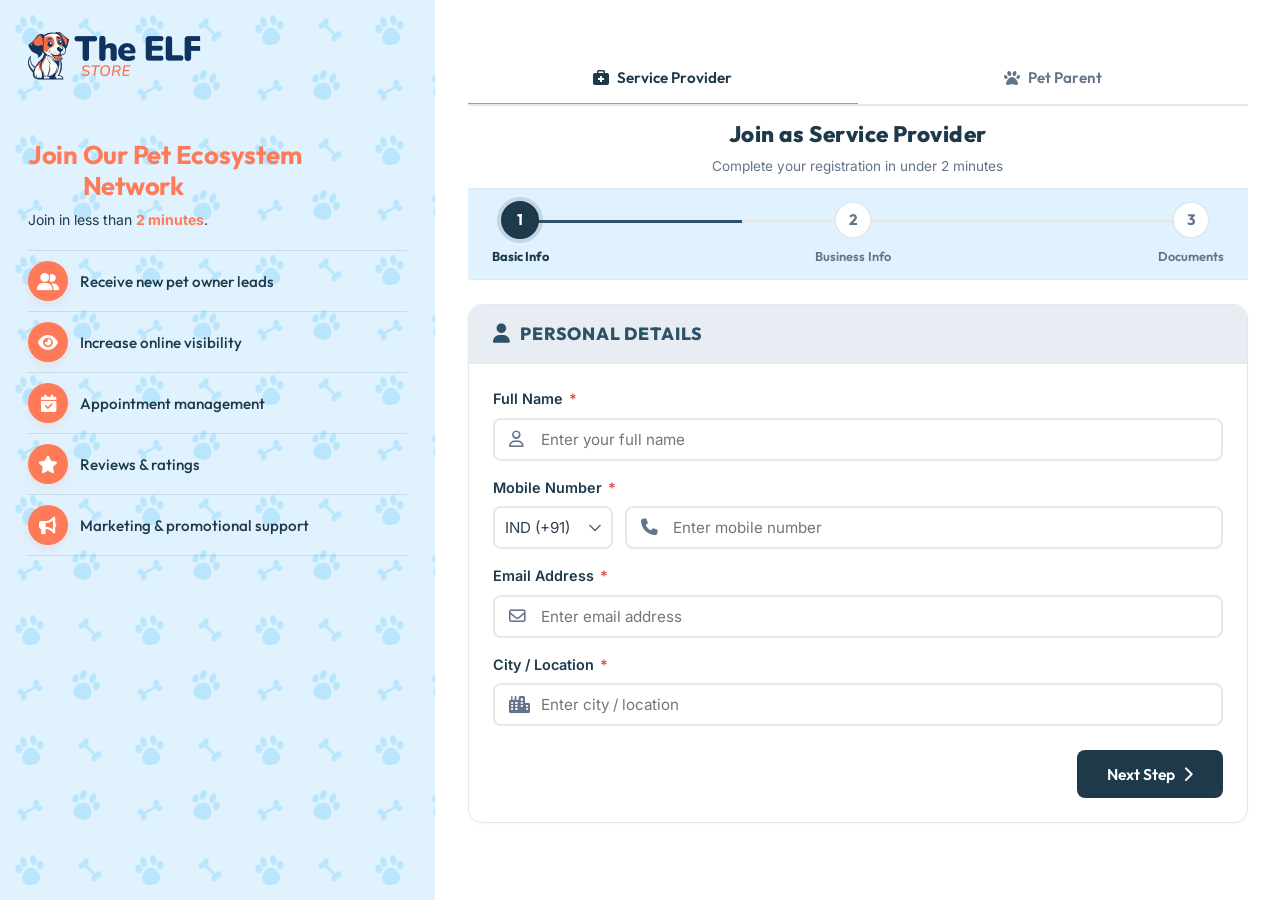
==== commit e9fb2659: "fix: responsive role tabs and heading alignment" ====
--- a/index.html
+++ b/index.html
@@ -32,7 +32,12 @@
             </div>
 
             <div class="value-prop-content">
-                <h1>Grow Your Pet Care Business</h1>
+                <h1>
+                    Join 
+                    <span style="display: inline-block; vertical-align: top; text-align: left;">
+                        Our Pet Ecosystem<br>Network
+                    </span>
+                </h1>
                 <p class="subtitle-text">Join in less than <strong>2 minutes</strong>.</p>
 
                 <ul class="benefits-list">
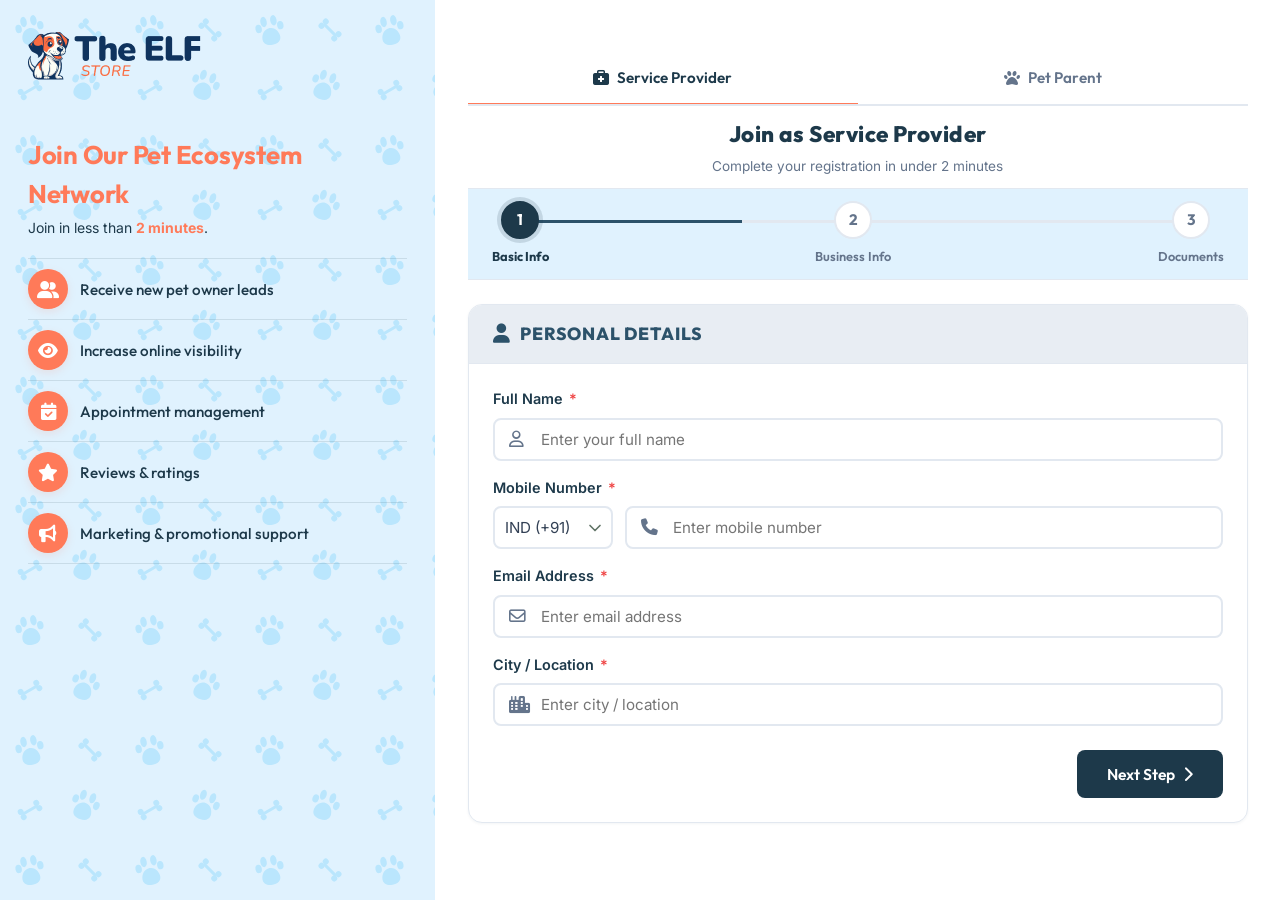
==== commit 6e1bdc50: "style: Improve mobile responsiveness for role tabs and layout" ====
--- a/index.html
+++ b/index.html
@@ -32,12 +32,9 @@
             </div>
 
             <div class="value-prop-content">
-                <h1>
-                    Join 
-                    <span style="display: inline-block; vertical-align: top; text-align: left;">
-                        Our Pet Ecosystem<br>Network
-                    </span>
-                </h1>
+                <h1>Join Our Pet Ecosystem</h1>
+                 <h1>Network</h1>
+                
                 <p class="subtitle-text">Join in less than <strong>2 minutes</strong>.</p>
 
                 <ul class="benefits-list">
